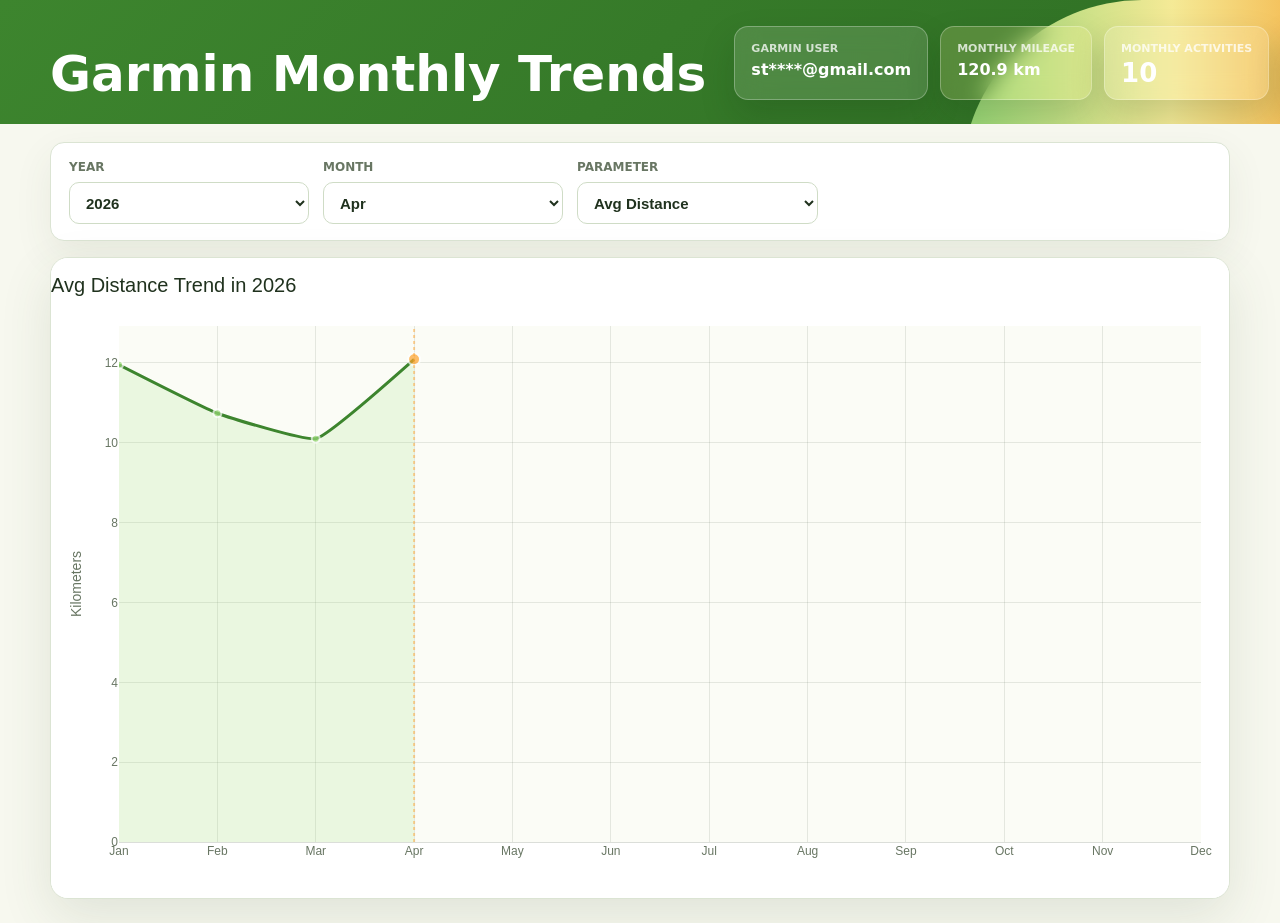
==== index.html @ ba8f901d "Compact mobile chart header" ====
<!DOCTYPE html>
<html lang="en">
<head>
  <meta charset="UTF-8" />
  <meta name="viewport" content="width=device-width, initial-scale=1.0" />
  <title>Garmin Activity Trends</title>
  <script src="https://cdn.plot.ly/plotly-2.35.2.min.js"></script>
  <style>
    :root {
      color-scheme: light;
      --forest: #3d852e;
      --leaf: #9ada78;
      --cream: #fff09c;
      --orange: #ffa22b;
      --ink: #20321e;
      --muted: #687663;
      --line: #dbe4d3;
      --panel: #ffffff;
      --page: #f7f8ef;
      --soft-leaf: rgba(154, 218, 120, 0.18);
      --soft-orange: rgba(255, 162, 43, 0.14);
    }
    * {
      box-sizing: border-box;
    }
    html {
      -webkit-text-size-adjust: 100%;
    }
    body {
      margin: 0;
      background: var(--page);
      color: var(--ink);
      font-family: "Avenir Next", "Segoe UI", system-ui, sans-serif;
      line-height: 1.45;
    }
    .page {
      min-height: 100vh;
      padding-bottom: 24px;
    }
    .topbar {
      background: linear-gradient(135deg, var(--forest), #2f6f24);
      color: #ffffff;
      position: relative;
      overflow: hidden;
    }
    .topbar::after {
      content: "";
      position: absolute;
      inset: auto -8% -56px auto;
      width: min(420px, 56vw);
      height: 180px;
      background: linear-gradient(90deg, var(--leaf), var(--cream), var(--orange));
      border-radius: 999px 0 0 0;
      opacity: 0.95;
    }
    .topbar-inner {
      width: min(1180px, calc(100% - 32px));
      margin: 0 auto;
      padding: 26px 0 24px;
      display: flex;
      justify-content: space-between;
      gap: 28px;
      align-items: flex-end;
      position: relative;
      z-index: 1;
    }
    h1 {
      margin: 0;
      max-width: 760px;
      font-size: clamp(28px, 4.5vw, 50px);
      line-height: 1.02;
      font-weight: 750;
      letter-spacing: 0;
      white-space: nowrap;
    }
    .summary {
      display: flex;
      gap: 12px;
      flex-wrap: wrap;
      justify-content: flex-end;
      flex: 0 0 auto;
    }
    .metric {
      min-width: 136px;
      border: 1px solid rgba(255, 255, 255, 0.28);
      border-radius: 14px;
      padding: 14px 16px 13px;
      background: rgba(255, 255, 255, 0.13);
      box-shadow: 0 16px 34px rgba(16, 50, 18, 0.18);
      backdrop-filter: blur(12px);
    }
    .metric:nth-child(2) {
      background: rgba(255, 240, 156, 0.18);
    }
    .metric-label {
      color: rgba(255, 255, 255, 0.76);
      font-size: 11px;
      font-weight: 650;
      text-transform: uppercase;
    }
    .metric-value {
      margin-top: 3px;
      font-size: 26px;
      line-height: 1;
      font-weight: 800;
    }
    .metric-value.compact {
      max-width: 180px;
      overflow: hidden;
      text-overflow: ellipsis;
      white-space: nowrap;
      font-size: 16px;
      line-height: 1.2;
    }
    main {
      width: min(1180px, calc(100% - 32px));
      margin: 18px auto 0;
    }
    .controls {
      display: flex;
      gap: 14px;
      flex-wrap: wrap;
      align-items: flex-end;
      padding: 16px 18px;
      border: 1px solid var(--line);
      border-radius: 14px;
      background: var(--panel);
      margin-bottom: 16px;
      box-shadow: 0 14px 38px rgba(60, 80, 52, 0.08);
    }
    label {
      display: block;
      margin-bottom: 6px;
      color: var(--muted);
      font-size: 12px;
      font-weight: 750;
      text-transform: uppercase;
    }
    select {
      min-width: 240px;
      height: 42px;
      border: 1px solid #cfdcc6;
      border-radius: 10px;
      background: #ffffff;
      color: var(--ink);
      font-size: 15px;
      font-weight: 650;
      padding: 0 36px 0 12px;
    }
    select:focus {
      outline: 3px solid rgba(154, 218, 120, 0.35);
      border-color: var(--forest);
    }
    .chart-shell {
      border: 1px solid var(--line);
      border-radius: 18px;
      background: var(--panel);
      overflow: hidden;
      box-shadow: 0 18px 52px rgba(60, 80, 52, 0.12);
    }
    #chart {
      width: 100%;
      height: min(640px, calc(100vh - 220px));
      min-height: 430px;
    }
    @media (max-width: 900px) {
      .topbar-inner {
        align-items: stretch;
        flex-direction: column;
      }
      .summary {
        justify-content: flex-start;
      }
      .metric {
        flex: 1 1 150px;
      }
      #chart {
        height: min(620px, calc(100vh - 250px));
      }
    }
    @media (max-width: 720px) {
      .page {
        padding-bottom: 18px;
      }
      .topbar::after {
        inset: auto -22% -64px auto;
        width: 320px;
        height: 150px;
        opacity: 0.62;
      }
      .topbar-inner {
        padding-top: 18px;
        padding-bottom: 16px;
        width: min(100% - 24px, 1180px);
        gap: 12px;
      }
      h1 {
        font-size: clamp(20px, 6.2vw, 30px);
        max-width: 100%;
      }
      .metric {
        flex: 1 1 calc(50% - 6px);
        min-width: 0;
        padding: 9px 11px;
      }
      .metric-value {
        font-size: 22px;
      }
      .metric-value.compact {
        max-width: none;
        font-size: 15px;
      }
      main {
        width: min(100% - 24px, 1180px);
        margin-top: 10px;
      }
      .controls {
        padding: 13px;
        gap: 12px;
        margin-bottom: 12px;
      }
      select {
        min-width: 100%;
        width: 100%;
        height: 44px;
        font-size: 16px;
      }
      .controls > div {
        width: 100%;
      }
      .chart-shell {
        border-radius: 14px;
      }
      #chart {
        height: min(68vh, 560px);
        min-height: 420px;
      }
    }
    @media (max-width: 420px) {
      .topbar-inner {
        width: min(100% - 20px, 1180px);
      }
      .metric {
        flex-basis: 100%;
      }
      main {
        width: min(100% - 20px, 1180px);
      }
      #chart {
        height: 66vh;
        min-height: 400px;
      }
    }
  </style>
</head>
<body>
  <div class="page">
    <header class="topbar">
      <div class="topbar-inner">
        <div>
          <h1>Garmin Monthly Trends</h1>
        </div>
        <div class="summary">
          <div class="metric">
            <div class="metric-label">Garmin User</div>
            <div class="metric-value compact" id="garminUser">Garmin User</div>
          </div>
          <div class="metric">
            <div class="metric-label">Monthly Mileage</div>
            <div class="metric-value compact" id="monthlyMileage">0 km</div>
          </div>
          <div class="metric">
            <div class="metric-label">Monthly Activities</div>
            <div class="metric-value" id="monthlyActivities">0</div>
          </div>
          <div class="metric">
            <div class="metric-label">Activities</div>
            <div class="metric-value" id="activityCount">0</div>
          </div>
          <div class="metric">
            <div class="metric-label">Years</div>
            <div class="metric-value" id="yearCount">0</div>
          </div>
        </div>
      </div>
    </header>

    <main>
      <div class="controls">
        <div>
          <label for="yearSelect">Year</label>
          <select id="yearSelect"></select>
        </div>
        <div>
          <label for="monthSelect">Month</label>
          <select id="monthSelect"></select>
        </div>
        <div>
          <label for="parameterSelect">Parameter</label>
          <select id="parameterSelect"></select>
        </div>
      </div>
      <div class="chart-shell">
        <div id="chart"></div>
      </div>
    </main>
  </div>

  <script>
    const chartData = {"years": ["2007", "2008", "2009", "2010", "2011", "2012", "2013", "2014", "2015", "2016", "2017", "2018", "2019", "2020", "2021", "2022", "2023", "2024", "2025", "2026"], "parameters": ["Avg Distance", "Heart Rate", "Pace", "aerobicTrainingEffect", "anaerobicTrainingEffect", "avgElevation", "Calories", "Duration", "maxHR", "maxElevation", "MaxSpeed", "Vo2maxvalue"], "values": {"2007": {"Avg Distance": [null, null, 7.483, 48.096, null, null, null, null, null, null, null, null], "Heart Rate": [null, null, null, null, null, null, null, null, null, null, null, null], "Pace": [null, null, 382.106, 348.538, null, null, null, null, null, null, null, null], "aerobicTrainingEffect": [null, null, null, null, null, null, null, null, null, null, null, null], "anaerobicTrainingEffect": [null, null, null, null, null, null, null, null, null, null, null, null], "avgElevation": [null, null, null, null, null, null, null, null, null, null, null, null], "Calories": [null, null, 599.599, 3559.384, null, null, null, null, null, null, null, null], "Duration": [null, null, 2755.433, 16277.826, null, null, null, null, null, null, null, null], "maxHR": [null, null, null, null, null, null, null, null, null, null, null, null], "maxElevation": [null, null, 232.3, null, null, null, null, null, null, null, null, null], "MaxSpeed": [null, null, 7.433, 16.124, null, null, null, null, null, null, null, null], "Vo2maxvalue": [null, null, null, null, null, null, null, null, null, null, null, null]}, "2008": {"Avg Distance": [null, 40.63, null, null, null, null, 3.187, 0.0, null, null, null, null], "Heart Rate": [null, null, null, null, null, null, null, null, null, null, null, null], "Pace": [null, 351.227, null, null, null, null, 359.794, null, null, null, null, null], "aerobicTrainingEffect": [null, null, null, null, null, null, null, null, null, null, null, null], "anaerobicTrainingEffect": [null, null, null, null, null, null, null, null, null, null, null, null], "avgElevation": [null, null, null, null, null, null, null, null, null, null, null, null], "Calories": [null, 2761.085, null, null, null, null, 229.036, 0.0, null, null, null, null], "Duration": [null, 14271.24, null, null, null, null, 1140.67, 4192.29, null, null, null, null], "maxHR": [null, null, null, null, null, null, null, null, null, null, null, null], "maxElevation": [null, null, null, null, null, null, null, null, null, null, null, null], "MaxSpeed": [null, 14.769, null, null, null, null, 6.366, 0.0, null, null, null, null], "Vo2maxvalue": [null, null, null, null, null, null, null, null, null, null, null, null]}, "2009": {"Avg Distance": [21.38, 42.37, null, null, 9.05, 5.048, 10.06, 9.156, 5.223, 5.52, 5.215, 7.655], "Heart Rate": [null, null, null, null, null, null, null, null, null, null, null, null], "Pace": [304.858, 324.517, null, null, 342.814, 420.088, 343.043, 365.753, 435.28, 403.951, 362.026, 430.302], "aerobicTrainingEffect": [null, null, null, null, null, null, null, null, null, null, null, null], "anaerobicTrainingEffect": [null, null, null, null, null, null, null, null, null, null, null, null], "avgElevation": [null, null, null, null, null, null, null, null, null, null, null, null], "Calories": [1780.898, 3138.887, null, null, 705.048, 410.181, 809.483, 749.025, 441.287, 457.993, 386.514, 554.055], "Duration": [6518.25, 13749.42, null, null, 3023.503, 2266.003, 3422.706, 3218.727, 2319.54, 2228.36, 1878.28, 2814.06], "maxHR": [null, null, null, null, null, null, null, null, null, null, null, null], "maxElevation": [null, null, null, null, null, null, null, null, null, null, null, null], "MaxSpeed": [4.913, 59.22, null, null, 10.797, 8.825, 8.861, 48.247, 19.523, 50.007, 17.83, 17.556], "Vo2maxvalue": [null, null, null, null, null, null, null, null, null, null, null, null]}, "2010": {"Avg Distance": [11.453, 20.31, 23.01, 8.168, null, null, 6.693, 16.475, 15.44, 14.047, null, 30.67], "Heart Rate": [null, null, null, null, null, null, null, null, null, null, null, null], "Pace": [327.899, 453.694, 619.223, 369.495, null, null, 468.137, 346.371, 382.157, 409.692, null, 352.897], "aerobicTrainingEffect": [null, null, null, null, null, null, null, null, null, null, null, null], "anaerobicTrainingEffect": [null, null, null, null, null, null, null, null, null, null, null, null], "avgElevation": [null, null, null, null, null, null, null, null, null, null, null, null], "Calories": [933.289, 1483.048, 1520.995, 619.746, null, null, 531.66, 1383.526, 1254.218, 1182.274, null, 2558.699], "Duration": [3631.863, 9215.74, 14245.56, 3014.173, null, null, 3128.277, 5634.015, 5349.694, 5335.467, null, 10812.963], "maxHR": [null, null, null, null, null, null, null, null, null, null, null, null], "maxElevation": [null, null, null, null, null, null, null, null, null, null, null, null], "MaxSpeed": [10.487, 21.01, 7.701, 24.941, null, null, 22.898, 9.285, 27.874, 9.222, null, 26.156], "Vo2maxvalue": [null, null, null, null, null, null, null, null, null, null, null, null]}, "2011": {"Avg Distance": [28.815, null, 38.19, 18.05, 12.22, null, 10.177, 12.01, 16.042, 16.168, 16.602, 20.261], "Heart Rate": [null, null, null, null, null, null, null, null, null, null, null, null], "Pace": [310.98, null, 311.991, 398.305, 300.732, null, 322.476, 317.51, 317.053, 328.497, 331.934, 390.459], "aerobicTrainingEffect": [null, null, null, null, null, null, null, null, null, null, null, null], "anaerobicTrainingEffect": [null, null, null, null, null, null, null, null, null, null, null, null], "avgElevation": [null, null, null, null, null, null, null, null, null, null, null, null], "Calories": [2405.955, null, 2748.913, 1481.616, 901.428, null, 745.183, 873.197, 1163.141, 1171.212, 1195.794, 1604.868], "Duration": [8972.595, null, 11914.17, 7803.587, 3678.46, null, 3306.215, 3854.184, 5070.698, 5325.392, 5608.906, 5984.586], "maxHR": [null, null, null, null, null, null, null, null, null, null, null, null], "maxElevation": [null, null, null, null, null, null, null, 480.6, 65.2, null, null, 159.3], "MaxSpeed": [4.613, null, 30.566, 48.492, 16.087, null, 7.56, 12.479, 17.731, 12.937, 12.429, 17.18], "Vo2maxvalue": [null, null, null, null, null, null, null, null, null, null, null, null]}, "2012": {"Avg Distance": [11.394, null, 4.915, 6.419, 11.849, 15.233, 13.15, 12.08, 15.132, 20.0, null, 2.366], "Heart Rate": [null, null, null, 109.0, null, 151.0, 157.0, null, 155.0, null, null, null], "Pace": [385.943, null, 581.914, 479.262, 395.479, 341.529, 314.851, 355.994, 323.454, null, null, 650.561], "aerobicTrainingEffect": [null, null, null, 2.65, null, 4.7, 5.0, null, 5.0, null, null, null], "anaerobicTrainingEffect": [null, null, null, null, null, null, null, null, null, null, null, null], "avgElevation": [null, null, null, null, null, null, null, null, null, null, null, null], "Calories": [826.999, null, 326.49, 513.214, 1529.348, 1738.178, 1105.514, 1338.339, 1626.007, null, null, 171.455], "Duration": [4144.062, null, 2442.473, 2988.297, 4170.192, 5190.455, 4176.309, 3951.198, 4917.395, 6410.333, null, 1576.305], "maxHR": [null, null, null, 115.5, null, 173.0, 178.25, null, 169.0, null, null, null], "maxElevation": [null, null, null, null, 159.6, 158.6, 551.8, null, 88.5, null, null, null], "MaxSpeed": [30.518, null, 4.183, 15.323, 19.411, 6.782, 4.654, 24.974, 8.316, null, null, 9.055], "Vo2maxvalue": [null, null, null, null, null, null, null, null, null, null, null, null]}, "2013": {"Avg Distance": [8.334, 5.621, 8.907, 9.154, null, null, null, 10.06, null, 5.005, null, 3.695], "Heart Rate": [null, null, null, null, null, null, null, null, null, null, null, null], "Pace": [367.347, 570.159, 324.626, 313.585, null, null, null, 335.796, null, 322.315, null, 426.706], "aerobicTrainingEffect": [null, null, null, null, null, null, null, null, null, null, null, null], "anaerobicTrainingEffect": [null, null, null, null, null, null, null, null, null, null, null, null], "avgElevation": [null, null, null, null, null, null, null, null, null, null, null, null], "Calories": [616.942, 140.035, 695.015, 709.752, null, null, null, 805.008, null, 397.015, null, 293.077], "Duration": [1627.143, 1902.783, 2853.405, 2872.253, null, null, null, 3379.465, null, 1611.687, null, 1573.894], "maxHR": [null, null, null, null, null, null, null, null, null, null, null, null], "maxElevation": [null, null, 87.3, null, null, null, null, null, null, null, null, null], "MaxSpeed": [55.556, 10.146, 9.459, 9.062, null, null, null, 5.779, null, 24.284, null, 18.964], "Vo2maxvalue": [null, null, null, null, null, null, null, null, null, null, null, null]}, "2014": {"Avg Distance": [3.99, 3.42, 8.362, 9.087, 7.129, 7.384, 6.711, 10.066, 10.251, 10.851, 10.014, 10.014], "Heart Rate": [null, 151.0, 165.667, 167.5, null, null, null, null, 158.0, null, 163.0, null], "Pace": [413.259, 433.021, 315.14, 360.717, 336.595, 326.289, 316.551, 323.96, 315.077, 304.058, 283.14, 281.084], "aerobicTrainingEffect": [null, 4.2, 4.3, 5.0, null, null, null, null, 5.0, null, 5.0, null], "anaerobicTrainingEffect": [null, null, null, null, null, null, null, null, null, null, null, null], "avgElevation": [null, null, null, null, null, null, null, null, null, null, null, null], "Calories": [322.403, 247.384, 634.921, 669.257, 544.627, 597.332, 525.279, 785.373, 812.918, 874.683, 791.848, 813.208], "Duration": [1614.254, 1366.431, 2674.099, 3020.335, 3207.084, 2628.7, 2136.715, 3264.782, 3230.373, 3300.213, 2835.23, 2814.831], "maxHR": [null, 162.4, 176.778, 177.5, null, null, null, null, 173.0, null, 172.0, null], "maxElevation": [null, null, null, null, null, null, 30.92, 32.39, null, 28.0, 30.55, null], "MaxSpeed": [23.627, 27.539, 19.761, 29.722, 11.953, 13.383, 8.946, 11.038, 11.179, 15.403, 9.745, 13.058], "Vo2maxvalue": [null, 44.333, 46.083, 44.6, null, null, null, null, 44.0, null, 46.0, null]}, "2015": {"Avg Distance": [10.126, 12.098, 12.685, 13.143, 12.216, 10.175, 10.716, 9.986, 10.961, 17.151, 18.455, 16.779], "Heart Rate": [null, null, null, null, null, 153.0, 155.5, 157.0, 155.0, 162.0, null, 163.222], "Pace": [280.887, 296.091, 298.582, 307.952, 320.888, 318.427, 305.265, 307.97, 366.09, 325.776, 298.319, 300.015], "aerobicTrainingEffect": [null, null, null, null, null, 4.0, 4.8, 3.4, 5.0, 5.0, null, 4.844], "anaerobicTrainingEffect": [null, null, null, null, null, null, null, null, null, null, null, null], "avgElevation": [null, null, null, null, null, null, null, null, null, null, null, null], "Calories": [844.643, 1015.141, 1057.476, 1031.713, 966.497, 790.143, 822.284, 793.731, 840.044, 1359.421, 1465.983, 1231.187], "Duration": [2843.44, 3607.024, 3780.374, 4167.036, 4096.222, 3244.565, 3300.964, 3044.246, 3557.753, 5502.312, 5630.832, 5079.014], "maxHR": [null, null, null, null, null, 164.0, 170.5, 175.0, 163.0, 171.0, null, 187.0], "maxElevation": [null, null, 30.89, null, null, 30.92, 36.97, 17.83, null, null, 33.87, 30.99], "MaxSpeed": [17.486, 18.234, 10.276, 8.522, 15.427, 8.234, 16.743, 8.354, 10.626, 11.602, 15.801, 4.201], "Vo2maxvalue": [null, null, null, null, null, 47.0, 48.5, null, 51.0, 52.0, null, 49.0]}, "2016": {"Avg Distance": [18.829, 15.494, 11.669, 13.504, 5.02, 11.298, 8.676, 8.004, 10.449, 11.116, 11.915, 11.491], "Heart Rate": [160.4, 156.8, 153.588, 155.333, 170.0, 162.556, 158.357, 146.04, 149.65, 147.143, 150.846, 156.444], "Pace": [318.948, 327.136, 317.446, 320.391, 338.983, 340.078, 325.213, 314.463, 295.577, 308.717, 303.021, 323.611], "aerobicTrainingEffect": [4.5, 4.63, 3.747, 3.967, 4.1, 4.833, 4.1, 3.24, 3.565, 3.505, 3.823, 4.222], "anaerobicTrainingEffect": [null, null, null, null, null, null, null, null, null, null, null, null], "avgElevation": [null, null, null, null, null, null, null, null, null, null, null, null], "Calories": [1342.578, 1100.806, 802.285, 942.0, 441.048, 815.43, 583.206, 560.99, 742.837, 767.595, 798.496, 825.931], "Duration": [6147.036, 5317.617, 3987.396, 4627.51, 1701.741, 3996.76, 2829.154, 2531.767, 3116.143, 3462.599, 3599.149, 3991.314], "maxHR": [186.6, 186.6, 179.176, 180.583, 186.0, 185.111, 181.286, 167.68, 178.65, 182.143, 183.692, 185.556], "maxElevation": [null, null, null, 30.967, 30.75, 41.234, 64.512, 32.67, 32.009, 49.294, 33.006, 72.182], "MaxSpeed": [5.625, 4.187, 4.485, 4.063, 3.471, 4.189, 3.894, 4.248, 4.398, 4.153, 4.243, 3.99], "Vo2maxvalue": [50.8, 49.2, 52.062, 51.0, 50.0, 46.333, 45.857, 53.56, 55.6, 55.778, 51.273, 51.556]}, "2017": {"Avg Distance": [13.189, 13.413, 9.804, 15.404, 10.467, 12.554, 18.845, 8.92, null, 8.163, 11.022, 16.278], "Heart Rate": [160.786, 155.545, 148.118, 147.188, 146.818, 144.0, 144.286, 151.125, null, 159.143, 157.462, 154.7], "Pace": [299.872, 357.685, 331.978, 335.042, 322.264, 322.685, 375.0, 318.663, null, 340.827, 345.934, 348.389], "aerobicTrainingEffect": [4.336, 4.236, 3.624, 3.669, 3.477, 3.344, 3.664, 3.725, null, 4.4, 4.2, 4.25], "anaerobicTrainingEffect": [null, null, null, null, null, null, null, null, null, null, null, null], "avgElevation": [null, null, null, null, null, null, null, null, null, null, null, null], "Calories": [930.425, 978.629, 679.652, 1059.233, 736.228, 866.879, 1346.942, 654.989, null, 579.85, 778.462, 1092.693], "Duration": [4044.687, 4605.6, 3050.625, 5989.839, 3458.614, 4761.983, 9243.635, 2838.081, null, 2783.48, 4022.864, 6217.588], "maxHR": [187.0, 184.636, 179.647, 178.0, 169.864, 172.556, 177.571, 181.0, null, 177.714, 182.538, 180.9], "maxElevation": [44.861, 74.309, 38.924, 77.979, 208.464, 41.776, 78.464, 32.128, null, 30.804, 47.449, 52.092], "MaxSpeed": [4.068, 4.263, 4.004, 4.262, 4.101, 3.995, 4.351, 3.927, null, 3.654, 3.651, 3.886], "Vo2maxvalue": [51.538, 51.3, 53.688, 53.75, 53.81, 54.667, 53.214, 51.75, null, 46.571, 47.538, 47.7]}, "2018": {"Avg Distance": [14.795, 13.763, 10.044, 11.801, 13.919, 10.879, 10.011, 10.077, 10.713, 14.824, 14.28, 14.134], "Heart Rate": [152.7, 155.917, 150.875, 148.5, 149.25, 146.533, 146.333, 150.545, 154.5, 148.692, 152.917, 147.333], "Pace": [387.048, 335.516, 337.273, 337.919, 363.359, 344.181, 330.508, 311.152, 316.666, 321.095, 301.178, 308.501], "aerobicTrainingEffect": [4.61, 4.867, 4.256, 3.721, 3.958, 3.727, 3.453, 3.991, 4.075, 3.723, 3.892, 3.722], "anaerobicTrainingEffect": [null, null, null, null, null, null, null, null, null, null, null, null], "avgElevation": [null, null, null, null, null, null, null, null, null, null, null, null], "Calories": [1069.884, 1001.318, 671.012, 768.13, 933.745, 780.845, 690.88, 669.092, 756.916, 982.943, 923.67, 943.901], "Duration": [5577.544, 4873.166, 3351.833, 4315.095, 5707.348, 4002.803, 3333.9, 3135.229, 3419.623, 5004.853, 4381.055, 4574.531], "maxHR": [182.0, 181.667, 177.875, 177.214, 176.667, 173.8, 171.933, 183.364, 185.083, 179.231, 183.0, 180.556], "maxElevation": [56.564, 80.365, 36.897, 35.482, 64.922, 64.626, 43.378, 33.081, 41.638, 55.142, 41.309, 44.3], "MaxSpeed": [4.022, 4.043, 4.074, 4.103, 5.316, 3.873, 3.992, 5.773, 4.401, 4.507, 4.398, 4.216], "Vo2maxvalue": [45.1, 44.167, 47.429, 50.429, 50.364, 51.933, 51.333, 49.727, 50.167, 52.538, 53.833, 54.556]}, "2019": {"Avg Distance": [12.857, 16.571, 9.921, 10.324, 10.759, 11.505, 9.443, 9.329, 10.954, 14.673, 16.039, 14.573], "Heart Rate": [146.667, 154.875, 154.867, 146.778, 143.267, 150.417, 152.182, 151.2, 146.769, 152.357, 152.692, 156.3], "Pace": [344.614, 342.955, 334.892, 327.455, 349.831, 336.976, 322.36, 317.178, 326.848, 316.035, 301.586, 306.808], "aerobicTrainingEffect": [4.06, 4.2, 4.067, 3.639, 3.6, 3.85, 3.8, 3.72, 3.662, 3.914, 4.0, 4.12], "anaerobicTrainingEffect": [null, null, null, null, null, null, null, null, null, null, null, null], "avgElevation": [null, null, null, null, null, null, null, null, null, null, null, null], "Calories": [931.479, 1189.157, 686.994, 690.013, 726.58, 786.75, 642.818, 619.467, 712.154, 969.0, 1084.769, 981.8], "Duration": [4624.492, 5515.947, 3385.814, 3385.072, 3840.364, 4143.231, 3049.91, 2978.516, 3593.171, 5037.626, 5236.203, 4945.791], "maxHR": [176.333, 184.375, 180.333, 174.833, 168.867, 180.417, 174.909, 174.133, 175.923, 178.5, 177.538, 186.3], "maxElevation": [45.53, 40.339, 33.509, 57.61, 52.537, 41.462, 37.238, 36.492, 49.076, 54.254, 82.916, 46.227], "MaxSpeed": [3.836, 4.098, 4.213, 4.449, 6.03, 4.304, 3.812, 4.104, 4.325, 4.145, 4.695, 4.191], "Vo2maxvalue": [48.933, 49.25, 49.6, 50.611, 50.733, 50.833, 49.545, 49.929, 50.833, 52.0, 54.0, 52.9]}, "2020": {"Avg Distance": [11.768, 10.032, 11.626, 10.029, 10.016, 9.559, 10.031, 9.055, 9.463, 18.919, 13.05, 10.862], "Heart Rate": [154.0, 148.769, 150.611, 148.933, 147.714, 153.0, 149.75, 142.412, 142.867, 136.333, 148.308, 145.583], "Pace": [345.54, 346.324, 308.2, 295.244, 317.579, 321.6, 319.117, 345.523, 332.458, 402.952, 305.777, 329.89], "aerobicTrainingEffect": [4.031, 3.831, 3.694, 3.593, 3.529, 3.769, 3.644, 3.318, 3.253, 3.167, 3.6, 3.533], "anaerobicTrainingEffect": [null, null, null, null, null, null, null, null, null, null, null, null], "avgElevation": [null, null, null, null, null, null, null, null, null, null, null, null], "Calories": [812.308, 682.692, 774.444, 667.067, 705.286, 650.385, 693.312, 625.588, 633.6, 1153.733, 823.0, 719.917], "Duration": [4239.132, 3376.416, 3728.257, 2961.055, 3180.801, 3241.795, 3200.997, 2937.81, 3082.897, 7994.645, 4366.207, 3823.04], "maxHR": [184.308, 178.692, 179.278, 172.067, 171.643, 172.692, 172.812, 164.706, 165.0, 169.2, 172.846, 170.667], "maxElevation": [83.428, 58.159, 72.587, 45.981, 48.605, 47.783, 75.079, 282.277, 44.236, 114.579, 74.215, 78.786], "MaxSpeed": [3.968, 3.957, 4.883, 4.015, 3.846, 3.824, 3.921, 4.221, 4.519, 4.842, 4.21, 4.094], "Vo2maxvalue": [49.077, 49.909, 53.0, 54.867, 53.643, 49.769, 51.875, 53.0, 53.286, 52.615, 53.417, 53.667]}, "2021": {"Avg Distance": [12.904, 14.969, 14.343, 13.918, 10.247, 10.106, 10.026, 13.507, 16.539, 12.66, 13.523, 18.578], "Heart Rate": [151.333, 151.1, 146.9, 144.091, 148.353, 143.591, 143.7, 142.2, 142.105, 138.417, 143.208, 134.043], "Pace": [325.285, 470.597, 392.109, 376.921, 322.683, 318.77, 325.961, 337.84, 332.416, 328.488, 363.563, 378.174], "aerobicTrainingEffect": [3.8, 3.92, 3.68, 3.718, 3.565, 3.259, 3.315, 3.275, 3.226, 2.921, 3.221, 3.248], "anaerobicTrainingEffect": [null, null, null, null, null, null, null, null, null, null, null, 0.5], "avgElevation": [null, null, null, null, null, null, null, null, null, null, null, null], "Calories": [966.5, 1304.5, 998.0, 935.818, 696.118, 669.091, 681.75, 889.65, 980.105, 757.25, 883.083, 1152.417], "Duration": [4991.799, 8342.467, 6398.57, 6092.287, 3348.718, 3252.071, 3268.479, 5166.137, 6079.114, 4289.62, 5498.597, 7519.4], "maxHR": [174.5, 190.5, 177.9, 174.909, 173.235, 168.864, 169.65, 166.9, 171.105, 164.083, 171.0, 166.391], "maxElevation": [82.604, 249.406, 178.18, 123.485, 63.572, 101.487, 220.661, 61.107, 58.954, 68.403, 97.491, 109.01], "MaxSpeed": [4.086, 5.311, 4.018, 4.039, 4.126, 4.052, 3.889, 4.078, 4.104, 4.243, 4.515, 4.177], "Vo2maxvalue": [53.75, 50.1, 50.111, 49.5, 53.176, 54.727, 54.3, 53.6, 53.789, 54.87, 52.87, 51.238]}, "2022": {"Avg Distance": [10.615, 16.037, 17.057, 19.354, 12.751, 15.127, 14.636, 19.256, 12.071, 10.63, 8.28, 9.992], "Heart Rate": [130.529, 130.773, 135.611, 129.45, 132.0, 127.385, 122.1, 128.706, 136.636, 142.0, 133.167, 145.667], "Pace": [392.118, 413.365, 401.705, 457.232, 383.068, 395.648, 465.956, 413.847, 382.45, 352.773, 488.948, 406.031], "aerobicTrainingEffect": [2.862, 3.268, 3.589, 3.711, 3.308, 3.168, 2.797, 3.424, 3.645, 3.7, 3.133, 4.011], "anaerobicTrainingEffect": [0.288, 0.168, 0.367, 0.342, 0.217, 0.024, 0.207, 0.171, 0.545, 0.567, 0.067, 0.567], "avgElevation": [null, null, null, null, null, null, null, null, null, null, null, null], "Calories": [702.353, 1118.909, 1155.833, 1290.211, 822.667, 965.808, 969.067, 1285.5, 852.0, 718.5, 576.333, 694.111], "Duration": [4125.828, 7340.317, 8163.375, 9641.248, 4850.692, 6403.022, 6782.693, 8947.078, 5068.307, 3751.317, 3401.527, 3674.426], "maxHR": [149.765, 153.955, 161.333, 158.5, 155.208, 150.923, 144.3, 153.235, 157.636, 167.667, 154.333, 166.667], "maxElevation": [233.109, 132.063, 259.131, 158.749, 69.038, 96.42, 150.254, 109.748, 95.665, 73.62, 67.442, 58.709], "MaxSpeed": [4.002, 4.653, 4.885, 5.553, 4.229, 3.942, 3.947, 5.217, 4.167, 4.527, 3.264, 3.556], "Vo2maxvalue": [54.467, 54.154, 52.824, 52.056, 53.682, 54.391, 54.0, 53.2, 53.0, 52.833, 52.0, 51.429]}, "2023": {"Avg Distance": [13.118, 10.328, 12.352, 21.872, 12.05, 15.853, 15.082, 11.836, 15.046, 11.268, 11.596, 11.555], "Heart Rate": [142.091, 144.455, 146.333, 138.4, 146.75, 138.786, 145.643, 142.786, 148.7, 143.0, 149.692, 140.188], "Pace": [409.966, 372.958, 331.362, 432.025, 410.153, 438.619, 371.378, 364.704, 379.448, 379.472, 323.974, 356.013], "aerobicTrainingEffect": [4.0, 3.773, 4.0, 4.17, 4.087, 3.85, 4.036, 3.793, 4.23, 4.1, 4.246, 3.688], "anaerobicTrainingEffect": [0.445, 0.045, 0.267, 0.53, 1.188, 0.964, 0.343, 0.35, 1.01, 1.277, 0.492, 0.625], "avgElevation": [null, null, null, null, null, null, null, null, null, null, null, null], "Calories": [948.364, 706.364, 792.867, 1515.3, 872.375, 1124.714, 1027.643, 785.0, 1056.1, 732.769, 752.385, 761.0], "Duration": [5826.239, 3865.362, 4094.163, 11868.638, 5315.885, 7864.204, 6369.707, 4414.548, 7136.694, 4353.11, 3769.452, 4426.995], "maxHR": [165.636, 166.091, 164.933, 168.9, 170.75, 163.071, 167.143, 162.643, 171.0, 163.615, 172.308, 162.0], "maxElevation": [167.977, 104.448, 299.204, 152.849, 73.532, 123.361, 149.297, 90.727, 98.741, 61.847, 119.142, 87.802], "MaxSpeed": [5.849, 5.511, 4.247, 5.231, 6.586, 5.284, 3.749, 4.242, 3.78, 3.926, 3.981, 4.023], "Vo2maxvalue": [51.0, 51.222, 52.0, 52.0, 51.25, 50.0, 50.0, 50.071, 50.0, 49.5, 50.385, 51.0]}, "2024": {"Avg Distance": [14.408, 12.183, 11.891, 10.436, 12.29, 11.834, 11.461, 11.469, 10.53, 11.486, 13.414, 17.711], "Heart Rate": [139.2, 145.636, 139.0, 142.875, 144.231, 143.154, 141.318, 145.778, 146.0, 155.571, 147.333, 150.222], "Pace": [372.814, 371.997, 397.2, 360.971, 357.209, 356.212, 348.822, 361.618, 409.003, 336.096, 351.849, 359.887], "aerobicTrainingEffect": [3.867, 4.009, 3.742, 3.719, 3.885, 3.792, 3.555, 3.944, 4.0, 4.543, 4.15, 4.556], "anaerobicTrainingEffect": [0.26, 0.445, 0.475, 0.656, 0.531, 0.154, 0.241, 0.733, 1.292, 1.214, 0.367, 1.856], "avgElevation": [null, null, null, null, null, null, null, null, null, null, null, null], "Calories": [960.933, 748.636, 813.083, 695.125, 844.462, 790.615, 736.864, 794.333, 737.0, 781.571, 894.417, 1187.667], "Duration": [5846.454, 4985.608, 4941.219, 3769.304, 4832.36, 4329.351, 4058.692, 4159.463, 4181.782, 3955.703, 4968.66, 6695.735], "maxHR": [162.4, 167.091, 163.333, 166.125, 164.692, 161.385, 160.727, 167.333, 173.333, 177.571, 165.833, 172.889], "maxElevation": [104.728, 110.439, 94.328, 91.965, 68.977, 346.042, 118.552, 52.152, 94.323, 86.454, 73.584, 116.113], "MaxSpeed": [4.603, 10.852, 4.333, 3.884, 4.182, 3.793, 3.93, 3.651, 4.567, 3.965, 3.732, 3.953], "Vo2maxvalue": [51.385, 51.8, 52.0, 51.875, 51.083, 51.0, 51.0, 50.889, 50.273, 50.0, 50.0, 50.0]}, "2025": {"Avg Distance": [13.21, 12.854, 15.533, 12.597, 10.468, 13.567, 9.61, 12.719, 13.12, 14.154, 17.103, 12.057], "Heart Rate": [140.917, 148.091, 134.611, 142.538, 141.75, 143.9, 146.059, 146.455, 147.75, 143.643, 141.333, 145.556], "Pace": [380.921, 331.996, 355.27, 346.302, 399.949, 357.249, 382.564, 360.029, 353.628, 358.499, 361.202, 346.277], "aerobicTrainingEffect": [4.025, 4.118, 3.622, 3.792, 3.462, 3.91, 3.853, 4.091, 4.192, 4.093, 4.092, 4.056], "anaerobicTrainingEffect": [0.667, 0.609, 0.533, 0.523, 0.3, 0.38, 0.776, 0.491, 0.958, 0.357, 0.558, 0.322], "avgElevation": [null, null, null, null, null, null, null, null, null, 3.015, null, null], "Calories": [892.5, 833.833, 993.611, 891.308, 757.562, 975.8, 711.118, 922.182, 942.583, 997.429, 1200.583, 851.111], "Duration": [5176.102, 4269.703, 5934.829, 4392.827, 3797.915, 4878.265, 3590.173, 4624.55, 4643.863, 5104.694, 6615.827, 4215.785], "maxHR": [166.083, 168.0, 155.0, 162.231, 160.5, 159.4, 167.0, 163.636, 165.75, 160.286, 165.083, 165.778], "maxElevation": [147.767, 213.706, 152.386, 86.33, 73.358, 137.1, 70.453, 87.173, 98.165, 111.251, 75.049, 57.765], "MaxSpeed": [4.648, 6.884, 4.872, 5.724, 3.732, 3.665, 3.629, 3.748, 3.913, 3.776, 4.643, 4.341], "Vo2maxvalue": [50.0, 50.0, 50.75, 50.692, 50.0, 49.9, 49.0, 48.182, 48.0, 48.143, 48.917, 49.0]}, "2026": {"Avg Distance": [11.954, 10.741, 10.104, 12.092, null, null, null, null, null, null, null, null], "Heart Rate": [145.25, 146.1, 144.818, 142.0, null, null, null, null, null, null, null, null], "Pace": [363.358, 354.121, 373.061, 380.318, null, null, null, null, null, null, null, null], "aerobicTrainingEffect": [4.063, 3.93, 3.927, 3.8, null, null, null, null, null, null, null, null], "anaerobicTrainingEffect": [0.688, 0.44, 0.455, 0.27, null, null, null, null, null, null, null, null], "avgElevation": [null, 6.669, 8.45, 5.865, null, null, null, null, null, null, null, null], "Calories": [862.75, 770.5, 728.818, 883.6, null, null, null, null, null, null, null, null], "Duration": [4524.934, 3807.608, 3706.327, 4654.211, null, null, null, null, null, null, null, null], "maxHR": [166.25, 162.4, 165.364, 160.8, null, null, null, null, null, null, null, null], "maxElevation": [62.073, 99.91, 108.436, 57.337, null, null, null, null, null, null, null, null], "MaxSpeed": [6.35, 3.614, 4.035, 3.589, null, null, null, null, null, null, null, null], "Vo2maxvalue": [49.0, 48.6, 48.0, 48.6, null, null, null, null, null, null, null, null]}}, "monthlyMileage": {"2007": [null, null, 22.45, 432.86, null, null, null, null, null, null, null, null], "2008": [null, 40.63, null, null, null, null, 9.56, null, null, null, null, null], "2009": [21.38, 42.37, null, null, 54.3, 30.29, 80.48, 64.09, 15.67, 5.52, 10.43, 15.31], "2010": [45.81, 20.31, 23.01, 32.67, null, null, 20.08, 32.95, 77.2, 56.19, null, 92.01], "2011": [57.63, null, 38.19, 54.15, 61.1, null, 61.06, 252.2, 192.5, 80.84, 166.02, 182.35], "2012": [79.76, null, 9.83, 96.29, 213.29, 228.49, 170.95, 181.2, 211.85, 60.0, null, 11.83], "2013": [58.34, 50.59, 89.07, 100.69, null, null, null, 10.06, null, 20.02, null, 7.39], "2014": [31.92, 41.04, 100.34, 54.52, 99.8, 103.37, 93.95, 110.73, 143.51, 173.61, 140.19, 140.19], "2015": [141.76, 157.27, 164.91, 131.43, 171.03, 142.45, 139.31, 159.77, 219.23, 257.27, 221.46, 167.79], "2016": [131.8, 154.94, 198.38, 162.05, 5.02, 101.68, 121.46, 200.1, 208.99, 233.43, 166.81, 103.42], "2017": [184.65, 147.54, 166.67, 246.46, 230.27, 225.97, 282.67, 80.28, null, 57.14, 143.28, 162.78], "2018": [147.95, 165.15, 160.71, 177.01, 167.03, 163.19, 150.16, 120.92, 128.55, 207.53, 171.36, 127.21], "2019": [192.85, 132.57, 148.81, 185.83, 161.39, 138.06, 103.87, 139.94, 142.4, 205.42, 208.51, 145.73], "2020": [152.98, 130.41, 209.26, 150.44, 140.23, 124.27, 160.49, 153.94, 141.95, 283.78, 169.65, 130.34], "2021": [154.85, 149.69, 143.43, 153.1, 174.2, 222.34, 200.52, 270.15, 314.24, 303.85, 324.55, 445.87], "2022": [360.91, 352.81, 307.03, 387.07, 306.02, 393.29, 439.07, 346.61, 132.78, 63.78, 49.68, 89.93], "2023": [144.3, 113.61, 185.28, 218.72, 96.4, 221.94, 211.15, 165.71, 150.46, 146.49, 150.75, 184.88], "2024": [216.12, 146.2, 142.69, 166.97, 159.77, 153.84, 252.14, 103.22, 126.36, 80.4, 160.97, 159.4], "2025": [158.52, 154.25, 279.6, 163.76, 167.49, 135.67, 163.37, 139.91, 157.44, 198.15, 205.24, 108.51], "2026": [95.63, 107.41, 111.14, 120.92, null, null, null, null, null, null, null, null]}, "monthlyActivityCounts": {"2007": [0, 0, 3, 9, 0, 0, 0, 0, 0, 0, 0, 0], "2008": [0, 1, 0, 0, 0, 0, 3, 1, 0, 0, 0, 0], "2009": [1, 1, 0, 0, 6, 6, 8, 7, 3, 1, 2, 2], "2010": [4, 1, 1, 4, 0, 0, 3, 2, 5, 4, 0, 3], "2011": [2, 0, 1, 3, 5, 0, 6, 21, 12, 5, 10, 9], "2012": [7, 0, 2, 15, 18, 15, 13, 15, 14, 3, 0, 5], "2013": [7, 9, 10, 11, 0, 0, 0, 1, 0, 4, 0, 2], "2014": [8, 12, 12, 6, 14, 14, 14, 11, 14, 16, 14, 14], "2015": [14, 13, 13, 10, 14, 14, 13, 16, 20, 15, 12, 10], "2016": [7, 10, 17, 12, 1, 9, 14, 25, 20, 21, 14, 9], "2017": [14, 11, 17, 16, 22, 18, 15, 9, 0, 7, 13, 10], "2018": [10, 12, 16, 15, 12, 15, 15, 12, 12, 14, 12, 9], "2019": [15, 8, 15, 18, 15, 12, 11, 15, 13, 14, 13, 10], "2020": [13, 13, 18, 15, 14, 13, 16, 17, 15, 15, 13, 12], "2021": [12, 10, 10, 11, 17, 22, 20, 20, 19, 24, 24, 24], "2022": [34, 22, 18, 20, 24, 26, 30, 18, 11, 6, 6, 9], "2023": [11, 11, 15, 10, 8, 14, 14, 14, 10, 13, 13, 16], "2024": [15, 12, 12, 16, 13, 13, 22, 9, 12, 7, 12, 9], "2025": [12, 12, 18, 13, 16, 10, 17, 11, 12, 14, 12, 9], "2026": [8, 10, 11, 10, 0, 0, 0, 0, 0, 0, 0, 0]}, "activityCount": 2350, "garminUsername": "st****@gmail.com"};
    const months = ["Jan", "Feb", "Mar", "Apr", "May", "Jun", "Jul", "Aug", "Sep", "Oct", "Nov", "Dec"];
    const yearSelect = document.getElementById("yearSelect");
    const monthSelect = document.getElementById("monthSelect");
    const parameterSelect = document.getElementById("parameterSelect");
    const activityCount = document.getElementById("activityCount");
    const yearCount = document.getElementById("yearCount");
    const garminUser = document.getElementById("garminUser");
    const monthlyMileage = document.getElementById("monthlyMileage");
    const monthlyActivities = document.getElementById("monthlyActivities");

    function populateSelect(selectElem, values) {
      values.forEach((value) => {
        const option = document.createElement("option");
        if (Array.isArray(value)) {
          option.value = value[0];
          option.textContent = value[1];
        } else {
          option.value = value;
          option.textContent = value;
        }
        selectElem.appendChild(option);
      });
    }

    function getYLabel(parameter) {
      if (parameter === "Avg Distance") {
        return "Kilometers";
      }
      if (parameter === "Heart Rate" || parameter === "maxHR") {
        return "Beats per minute";
      }
      if (parameter === "Pace") {
        return "Seconds per km";
      }
      if (parameter === "Duration") {
        return "Seconds";
      }
      if (parameter === "Calories") {
        return "Calories";
      }
      if (parameter === "avgElevation" || parameter === "maxElevation") {
        return "Elevation";
      }
      if (parameter === "MaxSpeed") {
        return "Speed";
      }
      if (parameter === "Vo2maxvalue") {
        return "VO2 max";
      }
      return parameter;
    }

    function isSecondsParameter(parameter) {
      return parameter === "Pace" || parameter === "Duration";
    }

    function formatSeconds(totalSeconds) {
      if (totalSeconds === null || totalSeconds === undefined || Number.isNaN(totalSeconds)) {
        return "";
      }
      const roundedSeconds = Math.round(totalSeconds);
      const hours = Math.floor(roundedSeconds / 3600);
      const minutes = Math.floor((roundedSeconds % 3600) / 60);
      const seconds = roundedSeconds % 60;
      return [hours, minutes, seconds]
        .map((value) => String(value).padStart(2, "0"))
        .join(":");
    }

    function getSecondsTickConfig(yValues) {
      const numericValues = yValues.filter((value) => value !== null && value !== undefined);
      if (!numericValues.length) {
        return {};
      }

      const minValue = Math.min(...numericValues);
      const maxValue = Math.max(...numericValues);
      if (minValue === maxValue) {
        return {
          tickmode: "array",
          tickvals: [minValue],
          ticktext: [formatSeconds(minValue)]
        };
      }

      const tickCount = 5;
      const step = (maxValue - minValue) / (tickCount - 1);
      const tickvals = Array.from({ length: tickCount }, (_, index) => minValue + step * index);
      return {
        tickmode: "array",
        tickvals,
        ticktext: tickvals.map(formatSeconds)
      };
    }

    function formatMileage(value) {
      if (value === null || value === undefined || Number.isNaN(value)) {
        return "0 km/mo";
      }
      return `${value.toLocaleString(undefined, { maximumFractionDigits: 1 })} km`;
    }

    function updateSummary(year, monthIndex) {
      const mileageValues = chartData.monthlyMileage[year] || [];
      const activityCounts = chartData.monthlyActivityCounts[year] || [];
      const selectedMileage = mileageValues[monthIndex] || 0;
      const selectedActivityCount = activityCounts[monthIndex] || 0;

      garminUser.textContent = chartData.garminUsername;
      monthlyMileage.textContent = formatMileage(selectedMileage);
      monthlyActivities.textContent = selectedActivityCount.toLocaleString();
    }

    function getLatestActiveMonthIndex(year) {
      const activityCounts = chartData.monthlyActivityCounts[year] || [];
      for (let index = activityCounts.length - 1; index >= 0; index -= 1) {
        if (activityCounts[index] > 0) {
          return index;
        }
      }
      return new Date().getMonth();
    }

    function getChartMargin() {
      if (window.matchMedia("(max-width: 420px)").matches) {
        return { l: 44, r: 10, t: 42, b: 38 };
      }
      if (window.matchMedia("(max-width: 720px)").matches) {
        return { l: 50, r: 12, t: 46, b: 42 };
      }
      return { l: 68, r: 28, t: 68, b: 56 };
    }

    function getTitleSize() {
      return window.matchMedia("(max-width: 720px)").matches ? 16 : 20;
    }

    function getTickSize() {
      return window.matchMedia("(max-width: 720px)").matches ? 11 : 12;
    }

    function renderChart() {
      const year = yearSelect.value;
      const monthIndex = Number(monthSelect.value);
      const parameter = parameterSelect.value;
      const yValues = chartData.values[year][parameter];
      const secondsParameter = isSecondsParameter(parameter);
      const hoverValues = secondsParameter ? yValues.map(formatSeconds) : yValues;
      const markerSizes = months.map((_, index) => index === monthIndex ? 12 : 8);
      const markerColors = months.map((_, index) => index === monthIndex ? "#ffa22b" : "#9ada78");

      const trace = {
        x: months,
        y: yValues,
        customdata: hoverValues,
        type: "scatter",
        mode: "lines+markers",
        line: { color: "#3d852e", width: 3, shape: "spline", smoothing: 0.35 },
        marker: {
          size: markerSizes,
          color: markerColors,
          line: { color: "#ffffff", width: 2 }
        },
        fill: "tozeroy",
        fillcolor: "rgba(154, 218, 120, 0.18)",
        hovertemplate: secondsParameter
          ? "%{x}<br>%{customdata}<extra></extra>"
          : "%{x}<br>%{y:.2f}<extra></extra>"
      };

      const yAxisConfig = {
        title: { text: getYLabel(parameter), font: { color: "#687663", family: "Avenir Next, Segoe UI, sans-serif" } },
        tickfont: { color: "#687663", size: getTickSize(), family: "Avenir Next, Segoe UI, sans-serif" },
        gridcolor: "rgba(104, 118, 99, 0.16)",
        zerolinecolor: "rgba(104, 118, 99, 0.24)",
        ...(secondsParameter ? getSecondsTickConfig(yValues) : {})
      };

      const layout = {
        title: {
          text: `${parameter} Trend in ${year}`,
          x: 0,
          xanchor: "left",
          font: { size: getTitleSize(), color: "#20321e", family: "Avenir Next, Segoe UI, sans-serif" }
        },
        paper_bgcolor: "#ffffff",
        plot_bgcolor: "#fbfcf6",
        xaxis: {
          title: "",
          tickfont: { color: "#687663", size: getTickSize(), family: "Avenir Next, Segoe UI, sans-serif" },
          gridcolor: "rgba(104, 118, 99, 0.16)",
          zeroline: false
        },
        yaxis: yAxisConfig,
        shapes: [{
          type: "line",
          xref: "x",
          yref: "paper",
          x0: months[monthIndex],
          x1: months[monthIndex],
          y0: 0,
          y1: 1,
          line: { color: "rgba(255, 162, 43, 0.48)", width: 2, dash: "dot" }
        }],
        hovermode: "x unified",
        margin: getChartMargin()
      };

      const config = {
        responsive: true,
        displaylogo: false,
        modeBarButtonsToRemove: ["lasso2d", "select2d"]
      };

      Plotly.newPlot("chart", [trace], layout, config);
      updateSummary(year, monthIndex);
    }

    activityCount.textContent = chartData.activityCount.toLocaleString();
    yearCount.textContent = chartData.years.length.toLocaleString();
    garminUser.textContent = chartData.garminUsername;
    populateSelect(yearSelect, chartData.years);
    populateSelect(monthSelect, months.map((month, index) => [index, month]));
    populateSelect(parameterSelect, chartData.parameters);
    yearSelect.value = chartData.years[chartData.years.length - 1];
    monthSelect.value = String(getLatestActiveMonthIndex(yearSelect.value));
    parameterSelect.value = chartData.parameters[0];
    yearSelect.addEventListener("change", () => {
      monthSelect.value = String(getLatestActiveMonthIndex(yearSelect.value));
      renderChart();
    });
    monthSelect.addEventListener("change", renderChart);
    parameterSelect.addEventListener("change", renderChart);
    window.addEventListener("resize", () => Plotly.Plots.resize("chart"));
    window.addEventListener("orientationchange", () => {
      setTimeout(() => {
        renderChart();
        Plotly.Plots.resize("chart");
      }, 250);
    });
    renderChart();
  </script>
</body>
</html>
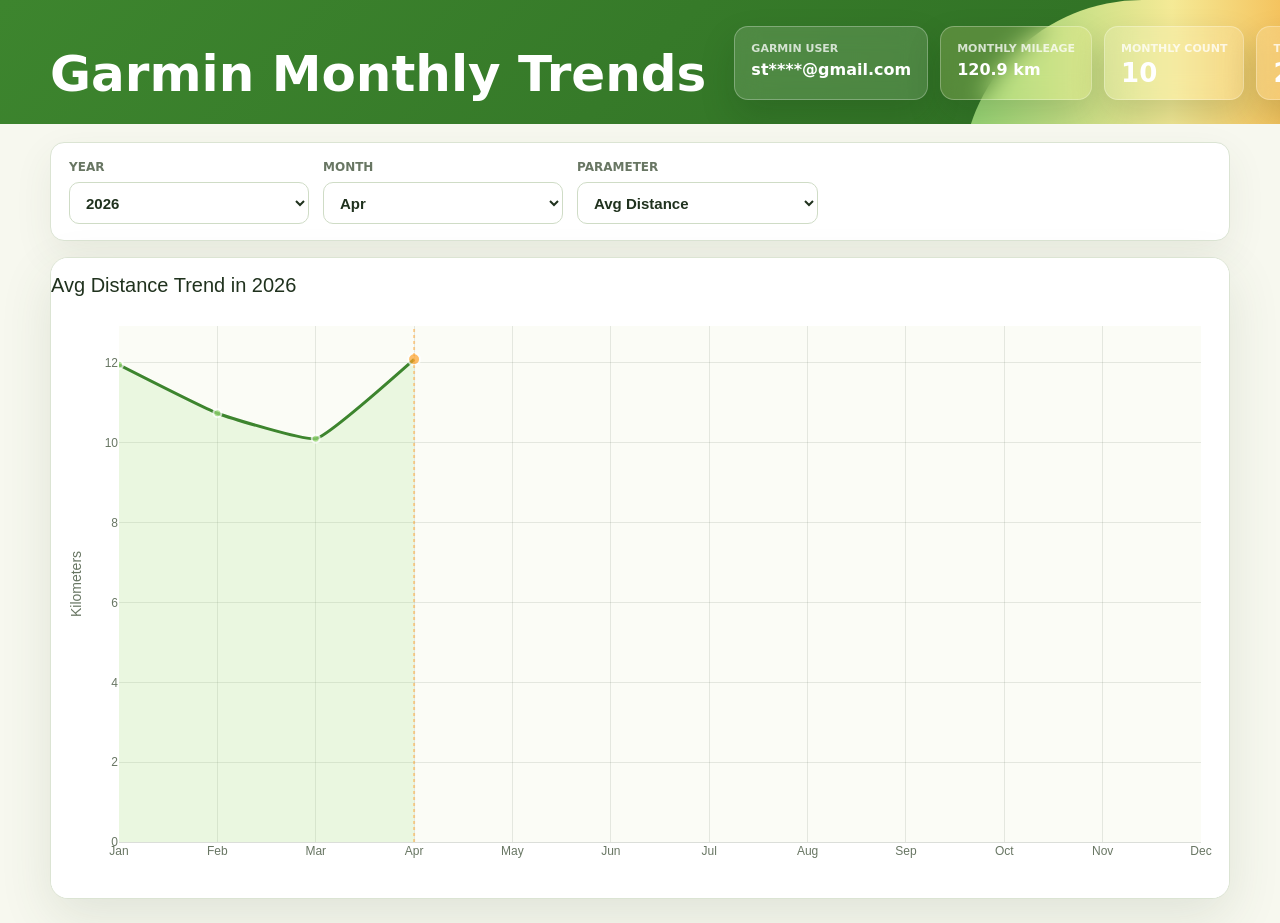
==== commit bdb648e9: "Add four-card mobile summary" ====
--- a/index.html
+++ b/index.html
@@ -128,6 +128,9 @@
       margin-bottom: 16px;
       box-shadow: 0 14px 38px rgba(60, 80, 52, 0.08);
     }
+    .control-field {
+      min-width: 0;
+    }
     label {
       display: block;
       margin-bottom: 6px;
@@ -180,7 +183,7 @@
     }
     @media (max-width: 720px) {
       .page {
-        padding-bottom: 18px;
+        padding-bottom: 10px;
       }
       .topbar::after {
         inset: auto -22% -64px auto;
@@ -189,66 +192,98 @@
         opacity: 0.62;
       }
       .topbar-inner {
-        padding-top: 18px;
-        padding-bottom: 16px;
+        padding-top: 10px;
+        padding-bottom: 10px;
         width: min(100% - 24px, 1180px);
-        gap: 12px;
+        gap: 8px;
       }
       h1 {
-        font-size: clamp(20px, 6.2vw, 30px);
+        font-size: clamp(18px, 5.7vw, 28px);
         max-width: 100%;
       }
+      .summary {
+        display: grid;
+        grid-template-columns: repeat(4, minmax(0, 1fr));
+        gap: 4px;
+      }
+      .user-metric {
+        display: none;
+      }
       .metric {
-        flex: 1 1 calc(50% - 6px);
         min-width: 0;
-        padding: 9px 11px;
+        padding: 6px 5px;
+        border-radius: 9px;
+      }
+      .metric-label {
+        font-size: 7.5px;
+        line-height: 1;
+        font-weight: 300;
+        letter-spacing: 0;
+        white-space: nowrap;
       }
       .metric-value {
-        font-size: 22px;
+        font-size: 16px;
+        font-weight: 650;
       }
       .metric-value.compact {
         max-width: none;
-        font-size: 15px;
+        font-size: 11px;
       }
       main {
         width: min(100% - 24px, 1180px);
-        margin-top: 10px;
+        margin-top: 8px;
       }
       .controls {
-        padding: 13px;
-        gap: 12px;
-        margin-bottom: 12px;
+        display: grid;
+        grid-template-columns: 0.8fr 0.9fr 1.35fr;
+        padding: 8px;
+        gap: 6px;
+        margin-bottom: 8px;
+        border-radius: 12px;
+      }
+      label {
+        margin-bottom: 3px;
+        font-size: 9px;
       }
       select {
         min-width: 100%;
         width: 100%;
-        height: 44px;
-        font-size: 16px;
+        height: 34px;
+        border-radius: 8px;
+        font-size: 12px;
+        padding: 0 20px 0 7px;
       }
       .controls > div {
-        width: 100%;
+        width: auto;
       }
       .chart-shell {
-        border-radius: 14px;
+        border-radius: 12px;
       }
       #chart {
-        height: min(68vh, 560px);
-        min-height: 420px;
+        height: min(76vh, 620px);
+        min-height: 470px;
       }
     }
     @media (max-width: 420px) {
       .topbar-inner {
-        width: min(100% - 20px, 1180px);
-      }
-      .metric {
-        flex-basis: 100%;
+        width: min(100% - 16px, 1180px);
       }
       main {
-        width: min(100% - 20px, 1180px);
+        width: min(100% - 16px, 1180px);
+        margin-top: 6px;
+      }
+      .controls {
+        grid-template-columns: 0.76fr 0.86fr 1.38fr;
+        gap: 5px;
+        padding: 7px;
+      }
+      select {
+        height: 32px;
+        font-size: 11px;
       }
       #chart {
-        height: 66vh;
-        min-height: 400px;
+        height: 78vh;
+        min-height: 500px;
       }
     }
   </style>
@@ -261,24 +296,24 @@
           <h1>Garmin Monthly Trends</h1>
         </div>
         <div class="summary">
-          <div class="metric">
+          <div class="metric user-metric">
             <div class="metric-label">Garmin User</div>
             <div class="metric-value compact" id="garminUser">Garmin User</div>
           </div>
-          <div class="metric">
+          <div class="metric mileage-metric">
             <div class="metric-label">Monthly Mileage</div>
             <div class="metric-value compact" id="monthlyMileage">0 km</div>
           </div>
           <div class="metric">
-            <div class="metric-label">Monthly Activities</div>
+            <div class="metric-label">Monthly Count</div>
             <div class="metric-value" id="monthlyActivities">0</div>
           </div>
           <div class="metric">
-            <div class="metric-label">Activities</div>
+            <div class="metric-label">Total Activities</div>
             <div class="metric-value" id="activityCount">0</div>
           </div>
           <div class="metric">
-            <div class="metric-label">Years</div>
+            <div class="metric-label">Total Years</div>
             <div class="metric-value" id="yearCount">0</div>
           </div>
         </div>
@@ -287,15 +322,15 @@
 
     <main>
       <div class="controls">
-        <div>
+        <div class="control-field">
           <label for="yearSelect">Year</label>
           <select id="yearSelect"></select>
         </div>
-        <div>
+        <div class="control-field">
           <label for="monthSelect">Month</label>
           <select id="monthSelect"></select>
         </div>
-        <div>
+        <div class="control-field parameter-field">
           <label for="parameterSelect">Parameter</label>
           <select id="parameterSelect"></select>
         </div>
@@ -433,20 +468,20 @@
 
     function getChartMargin() {
       if (window.matchMedia("(max-width: 420px)").matches) {
-        return { l: 44, r: 10, t: 42, b: 38 };
+        return { l: 40, r: 8, t: 34, b: 32 };
       }
       if (window.matchMedia("(max-width: 720px)").matches) {
-        return { l: 50, r: 12, t: 46, b: 42 };
+        return { l: 44, r: 10, t: 38, b: 34 };
       }
       return { l: 68, r: 28, t: 68, b: 56 };
     }
 
     function getTitleSize() {
-      return window.matchMedia("(max-width: 720px)").matches ? 16 : 20;
+      return window.matchMedia("(max-width: 720px)").matches ? 14 : 20;
     }
 
     function getTickSize() {
-      return window.matchMedia("(max-width: 720px)").matches ? 11 : 12;
+      return window.matchMedia("(max-width: 720px)").matches ? 10 : 12;
     }
 
     function renderChart() {
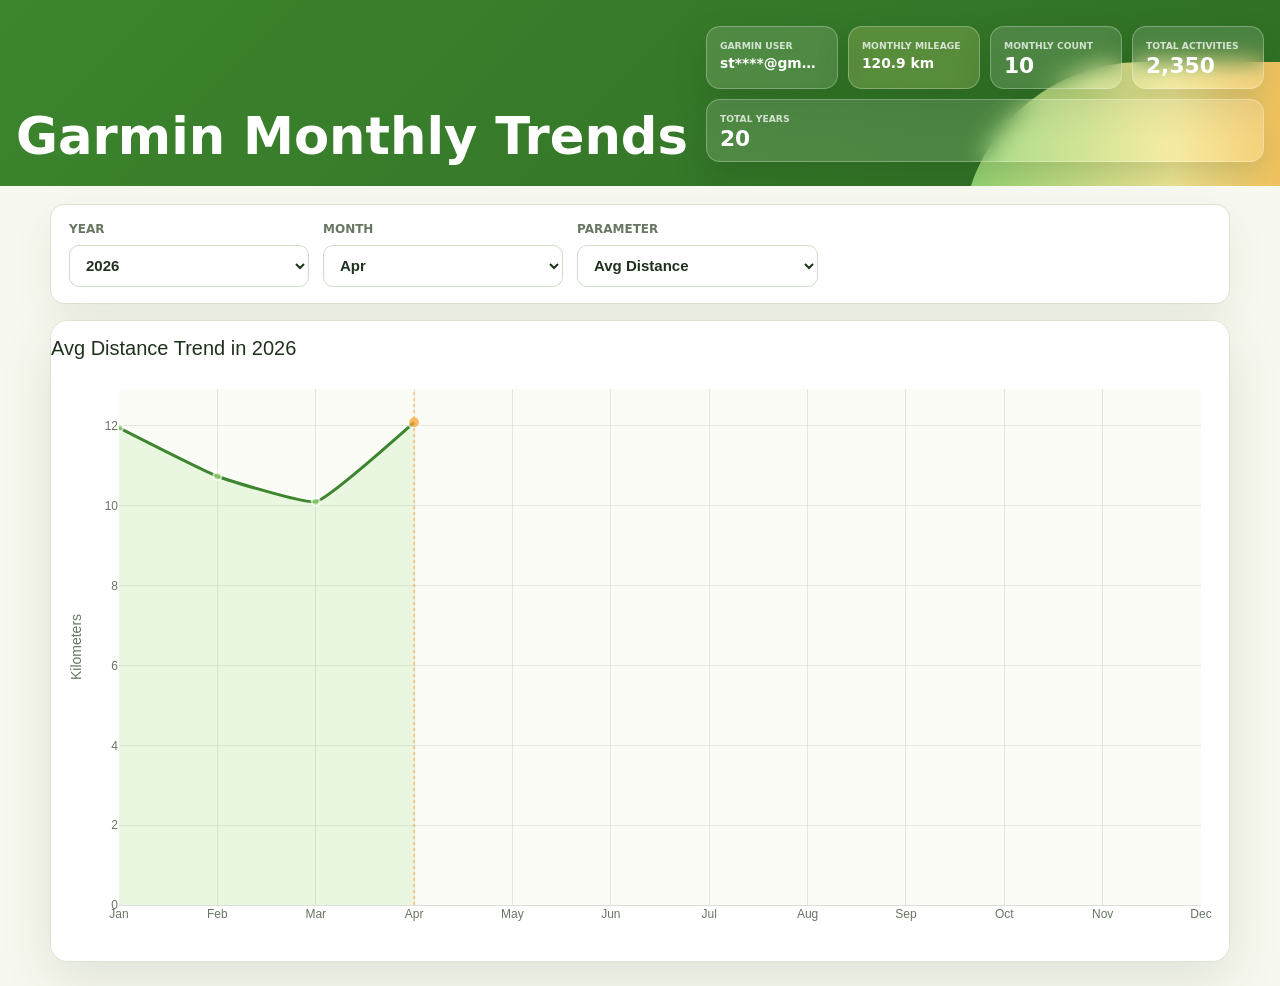
==== commit 57f7dceb: "Fit desktop header labels" ====
--- a/index.html
+++ b/index.html
@@ -54,20 +54,22 @@
       opacity: 0.95;
     }
     .topbar-inner {
-      width: min(1180px, calc(100% - 32px));
+      width: min(1480px, calc(100% - 32px));
       margin: 0 auto;
       padding: 26px 0 24px;
       display: flex;
       justify-content: space-between;
-      gap: 28px;
+      gap: 18px;
       align-items: flex-end;
       position: relative;
       z-index: 1;
     }
     h1 {
       margin: 0;
-      max-width: 760px;
-      font-size: clamp(28px, 4.5vw, 50px);
+      flex: 1 1 auto;
+      min-width: 0;
+      max-width: none;
+      font-size: clamp(30px, 4vw, 56px);
       line-height: 1.02;
       font-weight: 750;
       letter-spacing: 0;
@@ -75,16 +77,17 @@
     }
     .summary {
       display: flex;
-      gap: 12px;
+      gap: 10px;
       flex-wrap: wrap;
       justify-content: flex-end;
-      flex: 0 0 auto;
+      flex: 0 1 780px;
     }
     .metric {
-      min-width: 136px;
+      min-width: 0;
+      flex: 1 1 132px;
       border: 1px solid rgba(255, 255, 255, 0.28);
       border-radius: 14px;
-      padding: 14px 16px 13px;
+      padding: 12px 13px 11px;
       background: rgba(255, 255, 255, 0.13);
       box-shadow: 0 16px 34px rgba(16, 50, 18, 0.18);
       backdrop-filter: blur(12px);
@@ -94,22 +97,23 @@
     }
     .metric-label {
       color: rgba(255, 255, 255, 0.76);
-      font-size: 11px;
+      font-size: clamp(9px, 0.72vw, 11px);
       font-weight: 650;
       text-transform: uppercase;
+      white-space: nowrap;
     }
     .metric-value {
       margin-top: 3px;
-      font-size: 26px;
+      font-size: clamp(18px, 1.7vw, 26px);
       line-height: 1;
       font-weight: 800;
     }
     .metric-value.compact {
-      max-width: 180px;
+      max-width: 160px;
       overflow: hidden;
       text-overflow: ellipsis;
       white-space: nowrap;
-      font-size: 16px;
+      font-size: clamp(13px, 1.08vw, 16px);
       line-height: 1.2;
     }
     main {
@@ -166,6 +170,19 @@
       height: min(640px, calc(100vh - 220px));
       min-height: 430px;
     }
+    @media (max-width: 1240px) {
+      .topbar-inner {
+        align-items: stretch;
+        flex-direction: column;
+      }
+      .summary {
+        justify-content: flex-start;
+        flex-basis: auto;
+      }
+      .metric {
+        max-width: 220px;
+      }
+    }
     @media (max-width: 900px) {
       .topbar-inner {
         align-items: stretch;
@@ -215,10 +232,12 @@
         border-radius: 9px;
       }
       .metric-label {
+        color: #ffffff;
         font-size: 7.5px;
         line-height: 1;
-        font-weight: 300;
+        font-weight: 600;
         letter-spacing: 0;
+        text-shadow: 0 1px 2px rgba(20, 45, 17, 0.58);
         white-space: nowrap;
       }
       .metric-value {
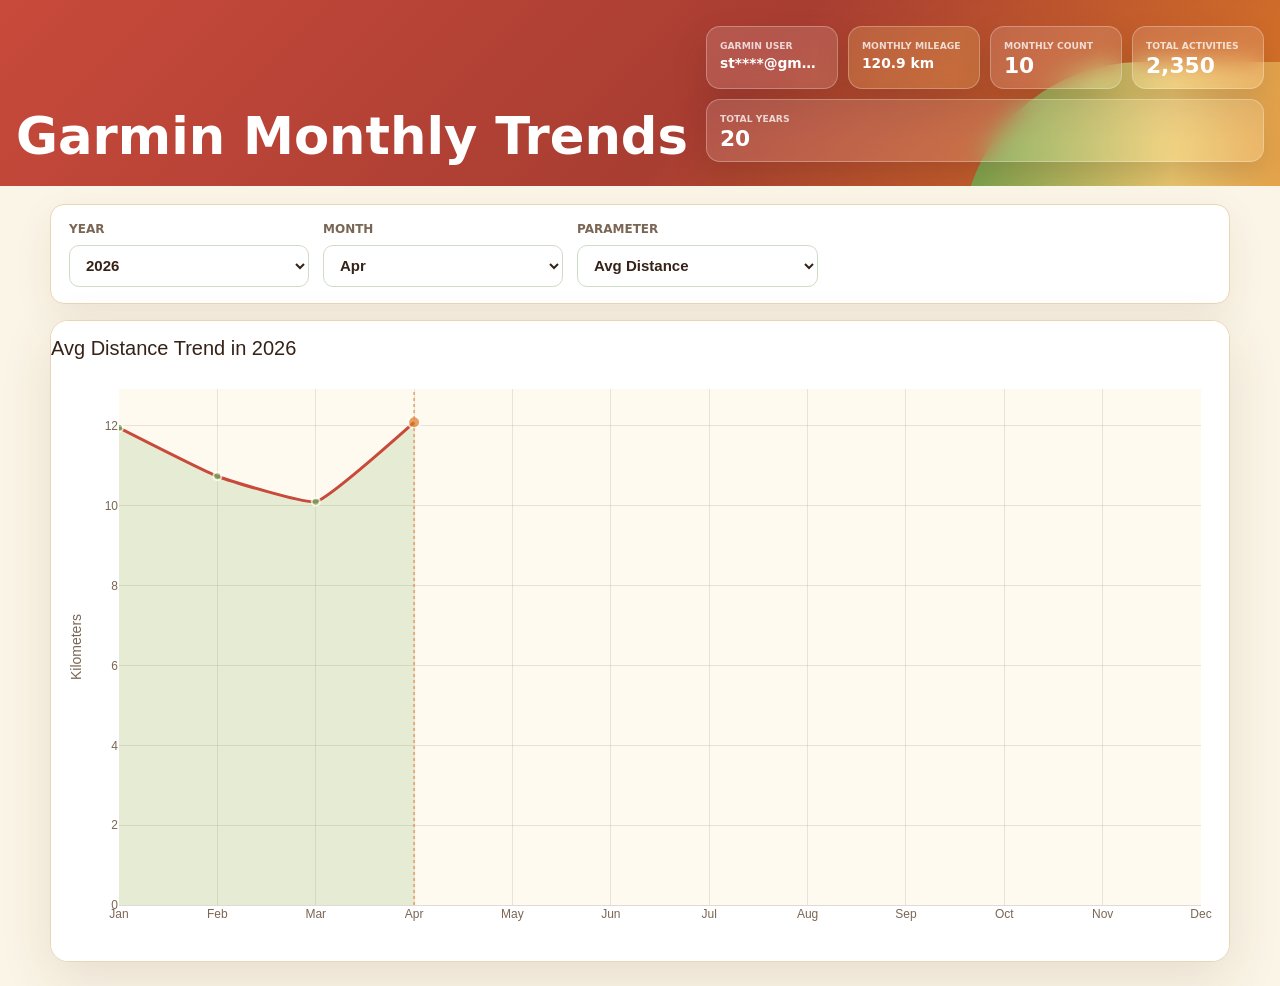
==== commit b5d130fe: "Update trend page color theme" ====
--- a/index.html
+++ b/index.html
@@ -8,17 +8,17 @@
   <style>
     :root {
       color-scheme: light;
-      --forest: #3d852e;
-      --leaf: #9ada78;
-      --cream: #fff09c;
-      --orange: #ffa22b;
-      --ink: #20321e;
-      --muted: #687663;
-      --line: #dbe4d3;
+      --brick: #c84a3b;
+      --orange: #de7d27;
+      --cream: #f2d77a;
+      --green: #70ad50;
+      --ink: #352318;
+      --muted: #7a6654;
+      --line: #e8d7b4;
       --panel: #ffffff;
-      --page: #f7f8ef;
-      --soft-leaf: rgba(154, 218, 120, 0.18);
-      --soft-orange: rgba(255, 162, 43, 0.14);
+      --page: #fbf5e7;
+      --soft-green: rgba(112, 173, 80, 0.18);
+      --soft-orange: rgba(222, 125, 39, 0.14);
     }
     * {
       box-sizing: border-box;
@@ -38,7 +38,7 @@
       padding-bottom: 24px;
     }
     .topbar {
-      background: linear-gradient(135deg, var(--forest), #2f6f24);
+      background: linear-gradient(135deg, var(--brick), #a83d32 56%, var(--orange));
       color: #ffffff;
       position: relative;
       overflow: hidden;
@@ -49,9 +49,9 @@
       inset: auto -8% -56px auto;
       width: min(420px, 56vw);
       height: 180px;
-      background: linear-gradient(90deg, var(--leaf), var(--cream), var(--orange));
+      background: linear-gradient(90deg, var(--green), var(--cream), var(--orange));
       border-radius: 999px 0 0 0;
-      opacity: 0.95;
+      opacity: 0.9;
     }
     .topbar-inner {
       width: min(1480px, calc(100% - 32px));
@@ -89,11 +89,11 @@
       border-radius: 14px;
       padding: 12px 13px 11px;
       background: rgba(255, 255, 255, 0.13);
-      box-shadow: 0 16px 34px rgba(16, 50, 18, 0.18);
+      box-shadow: 0 16px 34px rgba(73, 34, 20, 0.2);
       backdrop-filter: blur(12px);
     }
     .metric:nth-child(2) {
-      background: rgba(255, 240, 156, 0.18);
+      background: rgba(242, 215, 122, 0.2);
     }
     .metric-label {
       color: rgba(255, 255, 255, 0.76);
@@ -130,7 +130,7 @@
       border-radius: 14px;
       background: var(--panel);
       margin-bottom: 16px;
-      box-shadow: 0 14px 38px rgba(60, 80, 52, 0.08);
+      box-shadow: 0 14px 38px rgba(91, 57, 30, 0.08);
     }
     .control-field {
       min-width: 0;
@@ -155,15 +155,15 @@
       padding: 0 36px 0 12px;
     }
     select:focus {
-      outline: 3px solid rgba(154, 218, 120, 0.35);
-      border-color: var(--forest);
+      outline: 3px solid rgba(222, 125, 39, 0.28);
+      border-color: var(--brick);
     }
     .chart-shell {
       border: 1px solid var(--line);
       border-radius: 18px;
       background: var(--panel);
       overflow: hidden;
-      box-shadow: 0 18px 52px rgba(60, 80, 52, 0.12);
+      box-shadow: 0 18px 52px rgba(91, 57, 30, 0.12);
     }
     #chart {
       width: 100%;
@@ -237,7 +237,7 @@
         line-height: 1;
         font-weight: 600;
         letter-spacing: 0;
-        text-shadow: 0 1px 2px rgba(20, 45, 17, 0.58);
+        text-shadow: 0 1px 2px rgba(73, 34, 20, 0.58);
         white-space: nowrap;
       }
       .metric-value {
@@ -511,7 +511,7 @@
       const secondsParameter = isSecondsParameter(parameter);
       const hoverValues = secondsParameter ? yValues.map(formatSeconds) : yValues;
       const markerSizes = months.map((_, index) => index === monthIndex ? 12 : 8);
-      const markerColors = months.map((_, index) => index === monthIndex ? "#ffa22b" : "#9ada78");
+      const markerColors = months.map((_, index) => index === monthIndex ? "#de7d27" : "#70ad50");
 
       const trace = {
         x: months,
@@ -519,24 +519,24 @@
         customdata: hoverValues,
         type: "scatter",
         mode: "lines+markers",
-        line: { color: "#3d852e", width: 3, shape: "spline", smoothing: 0.35 },
+        line: { color: "#c84a3b", width: 3, shape: "spline", smoothing: 0.35 },
         marker: {
           size: markerSizes,
           color: markerColors,
           line: { color: "#ffffff", width: 2 }
         },
         fill: "tozeroy",
-        fillcolor: "rgba(154, 218, 120, 0.18)",
+        fillcolor: "rgba(112, 173, 80, 0.18)",
         hovertemplate: secondsParameter
           ? "%{x}<br>%{customdata}<extra></extra>"
           : "%{x}<br>%{y:.2f}<extra></extra>"
       };
 
       const yAxisConfig = {
-        title: { text: getYLabel(parameter), font: { color: "#687663", family: "Avenir Next, Segoe UI, sans-serif" } },
-        tickfont: { color: "#687663", size: getTickSize(), family: "Avenir Next, Segoe UI, sans-serif" },
-        gridcolor: "rgba(104, 118, 99, 0.16)",
-        zerolinecolor: "rgba(104, 118, 99, 0.24)",
+        title: { text: getYLabel(parameter), font: { color: "#7a6654", family: "Avenir Next, Segoe UI, sans-serif" } },
+        tickfont: { color: "#7a6654", size: getTickSize(), family: "Avenir Next, Segoe UI, sans-serif" },
+        gridcolor: "rgba(122, 102, 84, 0.16)",
+        zerolinecolor: "rgba(122, 102, 84, 0.24)",
         ...(secondsParameter ? getSecondsTickConfig(yValues) : {})
       };
 
@@ -545,14 +545,14 @@
           text: `${parameter} Trend in ${year}`,
           x: 0,
           xanchor: "left",
-          font: { size: getTitleSize(), color: "#20321e", family: "Avenir Next, Segoe UI, sans-serif" }
+          font: { size: getTitleSize(), color: "#352318", family: "Avenir Next, Segoe UI, sans-serif" }
         },
         paper_bgcolor: "#ffffff",
-        plot_bgcolor: "#fbfcf6",
+        plot_bgcolor: "#fffaf0",
         xaxis: {
           title: "",
-          tickfont: { color: "#687663", size: getTickSize(), family: "Avenir Next, Segoe UI, sans-serif" },
-          gridcolor: "rgba(104, 118, 99, 0.16)",
+          tickfont: { color: "#7a6654", size: getTickSize(), family: "Avenir Next, Segoe UI, sans-serif" },
+          gridcolor: "rgba(122, 102, 84, 0.16)",
           zeroline: false
         },
         yaxis: yAxisConfig,
@@ -564,7 +564,7 @@
           x1: months[monthIndex],
           y0: 0,
           y1: 1,
-          line: { color: "rgba(255, 162, 43, 0.48)", width: 2, dash: "dot" }
+          line: { color: "rgba(222, 125, 39, 0.52)", width: 2, dash: "dot" }
         }],
         hovermode: "x unified",
         margin: getChartMargin()
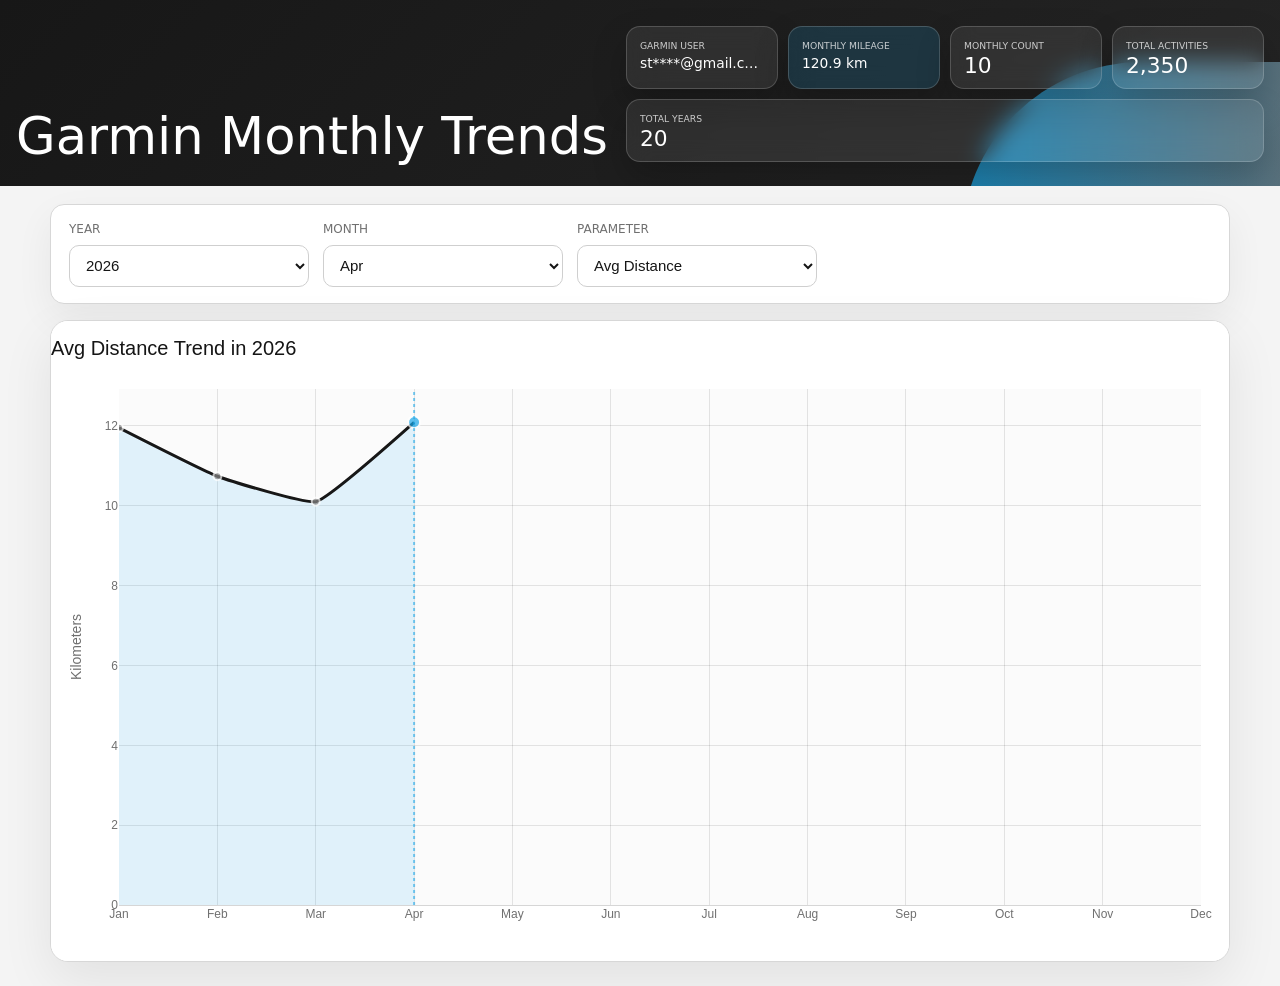
==== commit cee781ce: "Apply Garmin Connect visual theme" ====
--- a/index.html
+++ b/index.html
@@ -8,17 +8,17 @@
   <style>
     :root {
       color-scheme: light;
-      --brick: #c84a3b;
-      --orange: #de7d27;
-      --cream: #f2d77a;
-      --green: #70ad50;
-      --ink: #352318;
-      --muted: #7a6654;
-      --line: #e8d7b4;
+      --black: #171717;
+      --charcoal: #242424;
+      --accent: #1aa7e8;
+      --accent-dark: #0d78bd;
+      --ink: #151515;
+      --muted: #707070;
+      --line: #d7d7d7;
       --panel: #ffffff;
-      --page: #fbf5e7;
-      --soft-green: rgba(112, 173, 80, 0.18);
-      --soft-orange: rgba(222, 125, 39, 0.14);
+      --page: #f4f4f4;
+      --soft-accent: rgba(26, 167, 232, 0.14);
+      --soft-gray: rgba(0, 0, 0, 0.06);
     }
     * {
       box-sizing: border-box;
@@ -30,7 +30,7 @@
       margin: 0;
       background: var(--page);
       color: var(--ink);
-      font-family: "Avenir Next", "Segoe UI", system-ui, sans-serif;
+      font-family: "Helvetica Neue", "Avenir Next", "Segoe UI", system-ui, sans-serif;
       line-height: 1.45;
     }
     .page {
@@ -38,7 +38,7 @@
       padding-bottom: 24px;
     }
     .topbar {
-      background: linear-gradient(135deg, var(--brick), #a83d32 56%, var(--orange));
+      background: linear-gradient(135deg, var(--black), var(--charcoal));
       color: #ffffff;
       position: relative;
       overflow: hidden;
@@ -49,9 +49,9 @@
       inset: auto -8% -56px auto;
       width: min(420px, 56vw);
       height: 180px;
-      background: linear-gradient(90deg, var(--green), var(--cream), var(--orange));
+      background: linear-gradient(90deg, rgba(26, 167, 232, 0.92), rgba(255, 255, 255, 0.42));
       border-radius: 999px 0 0 0;
-      opacity: 0.9;
+      opacity: 0.78;
     }
     .topbar-inner {
       width: min(1480px, calc(100% - 32px));
@@ -71,7 +71,7 @@
       max-width: none;
       font-size: clamp(30px, 4vw, 56px);
       line-height: 1.02;
-      font-weight: 750;
+      font-weight: 300;
       letter-spacing: 0;
       white-space: nowrap;
     }
@@ -85,20 +85,20 @@
     .metric {
       min-width: 0;
       flex: 1 1 132px;
-      border: 1px solid rgba(255, 255, 255, 0.28);
+      border: 1px solid rgba(255, 255, 255, 0.18);
       border-radius: 14px;
       padding: 12px 13px 11px;
-      background: rgba(255, 255, 255, 0.13);
-      box-shadow: 0 16px 34px rgba(73, 34, 20, 0.2);
+      background: rgba(255, 255, 255, 0.08);
+      box-shadow: 0 16px 34px rgba(0, 0, 0, 0.22);
       backdrop-filter: blur(12px);
     }
     .metric:nth-child(2) {
-      background: rgba(242, 215, 122, 0.2);
+      background: rgba(26, 167, 232, 0.16);
     }
     .metric-label {
       color: rgba(255, 255, 255, 0.76);
       font-size: clamp(9px, 0.72vw, 11px);
-      font-weight: 650;
+      font-weight: 500;
       text-transform: uppercase;
       white-space: nowrap;
     }
@@ -106,7 +106,7 @@
       margin-top: 3px;
       font-size: clamp(18px, 1.7vw, 26px);
       line-height: 1;
-      font-weight: 800;
+      font-weight: 300;
     }
     .metric-value.compact {
       max-width: 160px;
@@ -130,7 +130,7 @@
       border-radius: 14px;
       background: var(--panel);
       margin-bottom: 16px;
-      box-shadow: 0 14px 38px rgba(91, 57, 30, 0.08);
+      box-shadow: 0 14px 38px rgba(0, 0, 0, 0.06);
     }
     .control-field {
       min-width: 0;
@@ -140,30 +140,30 @@
       margin-bottom: 6px;
       color: var(--muted);
       font-size: 12px;
-      font-weight: 750;
+      font-weight: 500;
       text-transform: uppercase;
     }
     select {
       min-width: 240px;
       height: 42px;
-      border: 1px solid #cfdcc6;
+      border: 1px solid #cfcfcf;
       border-radius: 10px;
       background: #ffffff;
       color: var(--ink);
       font-size: 15px;
-      font-weight: 650;
+      font-weight: 400;
       padding: 0 36px 0 12px;
     }
     select:focus {
-      outline: 3px solid rgba(222, 125, 39, 0.28);
-      border-color: var(--brick);
+      outline: 3px solid rgba(26, 167, 232, 0.24);
+      border-color: var(--accent);
     }
     .chart-shell {
       border: 1px solid var(--line);
       border-radius: 18px;
       background: var(--panel);
       overflow: hidden;
-      box-shadow: 0 18px 52px rgba(91, 57, 30, 0.12);
+      box-shadow: 0 18px 52px rgba(0, 0, 0, 0.08);
     }
     #chart {
       width: 100%;
@@ -235,14 +235,14 @@
         color: #ffffff;
         font-size: 7.5px;
         line-height: 1;
-        font-weight: 600;
+        font-weight: 500;
         letter-spacing: 0;
-        text-shadow: 0 1px 2px rgba(73, 34, 20, 0.58);
+        text-shadow: 0 1px 2px rgba(0, 0, 0, 0.58);
         white-space: nowrap;
       }
       .metric-value {
         font-size: 16px;
-        font-weight: 650;
+        font-weight: 300;
       }
       .metric-value.compact {
         max-width: none;
@@ -511,7 +511,7 @@
       const secondsParameter = isSecondsParameter(parameter);
       const hoverValues = secondsParameter ? yValues.map(formatSeconds) : yValues;
       const markerSizes = months.map((_, index) => index === monthIndex ? 12 : 8);
-      const markerColors = months.map((_, index) => index === monthIndex ? "#de7d27" : "#70ad50");
+      const markerColors = months.map((_, index) => index === monthIndex ? "#1aa7e8" : "#8a8a8a");
 
       const trace = {
         x: months,
@@ -519,24 +519,24 @@
         customdata: hoverValues,
         type: "scatter",
         mode: "lines+markers",
-        line: { color: "#c84a3b", width: 3, shape: "spline", smoothing: 0.35 },
+        line: { color: "#171717", width: 3, shape: "spline", smoothing: 0.35 },
         marker: {
           size: markerSizes,
           color: markerColors,
           line: { color: "#ffffff", width: 2 }
         },
         fill: "tozeroy",
-        fillcolor: "rgba(112, 173, 80, 0.18)",
+        fillcolor: "rgba(26, 167, 232, 0.12)",
         hovertemplate: secondsParameter
           ? "%{x}<br>%{customdata}<extra></extra>"
           : "%{x}<br>%{y:.2f}<extra></extra>"
       };
 
       const yAxisConfig = {
-        title: { text: getYLabel(parameter), font: { color: "#7a6654", family: "Avenir Next, Segoe UI, sans-serif" } },
-        tickfont: { color: "#7a6654", size: getTickSize(), family: "Avenir Next, Segoe UI, sans-serif" },
-        gridcolor: "rgba(122, 102, 84, 0.16)",
-        zerolinecolor: "rgba(122, 102, 84, 0.24)",
+        title: { text: getYLabel(parameter), font: { color: "#707070", family: "Helvetica Neue, Avenir Next, Segoe UI, sans-serif" } },
+        tickfont: { color: "#707070", size: getTickSize(), family: "Helvetica Neue, Avenir Next, Segoe UI, sans-serif" },
+        gridcolor: "rgba(0, 0, 0, 0.1)",
+        zerolinecolor: "rgba(0, 0, 0, 0.16)",
         ...(secondsParameter ? getSecondsTickConfig(yValues) : {})
       };
 
@@ -545,14 +545,14 @@
           text: `${parameter} Trend in ${year}`,
           x: 0,
           xanchor: "left",
-          font: { size: getTitleSize(), color: "#352318", family: "Avenir Next, Segoe UI, sans-serif" }
+          font: { size: getTitleSize(), color: "#151515", family: "Helvetica Neue, Avenir Next, Segoe UI, sans-serif" }
         },
         paper_bgcolor: "#ffffff",
-        plot_bgcolor: "#fffaf0",
+        plot_bgcolor: "#fbfbfb",
         xaxis: {
           title: "",
-          tickfont: { color: "#7a6654", size: getTickSize(), family: "Avenir Next, Segoe UI, sans-serif" },
-          gridcolor: "rgba(122, 102, 84, 0.16)",
+          tickfont: { color: "#707070", size: getTickSize(), family: "Helvetica Neue, Avenir Next, Segoe UI, sans-serif" },
+          gridcolor: "rgba(0, 0, 0, 0.1)",
           zeroline: false
         },
         yaxis: yAxisConfig,
@@ -564,7 +564,7 @@
           x1: months[monthIndex],
           y0: 0,
           y1: 1,
-          line: { color: "rgba(222, 125, 39, 0.52)", width: 2, dash: "dot" }
+          line: { color: "rgba(26, 167, 232, 0.58)", width: 2, dash: "dot" }
         }],
         hovermode: "x unified",
         margin: getChartMargin()
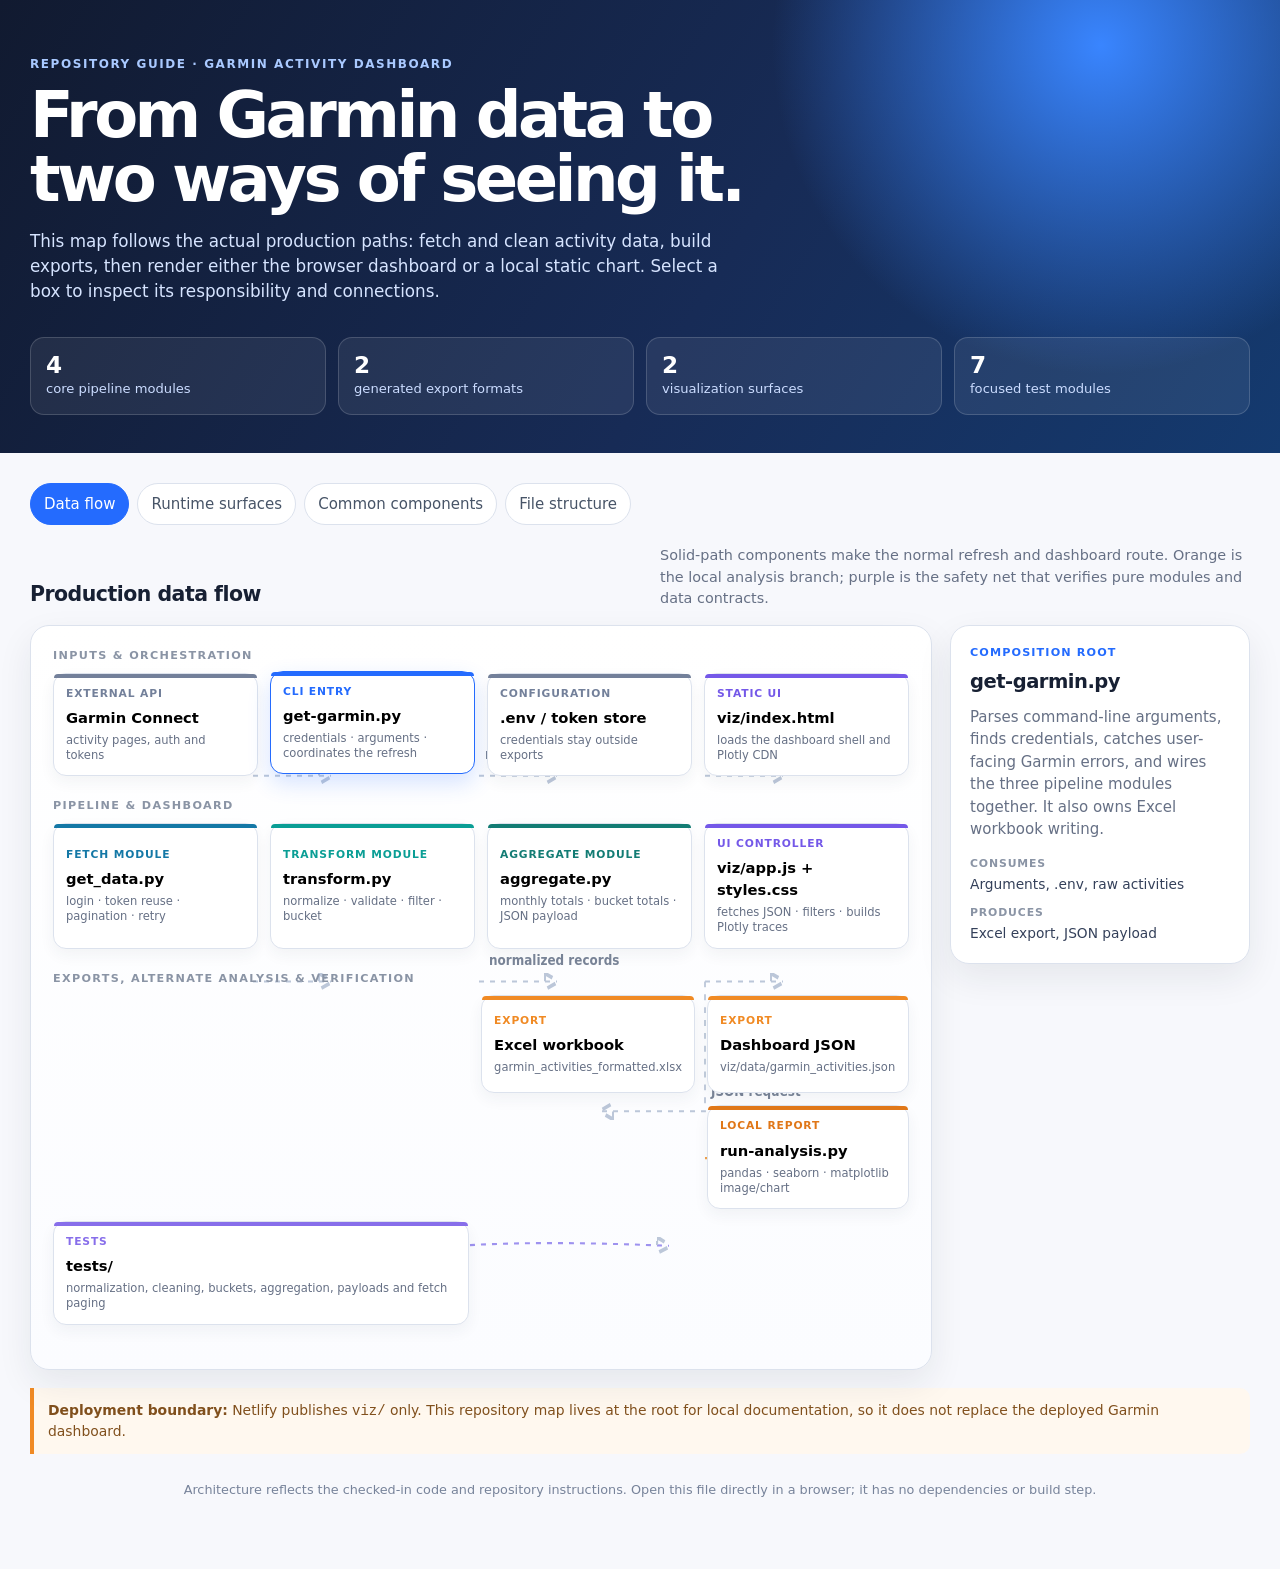
==== commit e89c6cb5: "created a index.html" ====
--- a/index.html
+++ b/index.html
@@ -1,608 +1,186 @@
-<!DOCTYPE html>
+<!doctype html>
 <html lang="en">
 <head>
-  <meta charset="UTF-8" />
-  <meta name="viewport" content="width=device-width, initial-scale=1.0" />
-  <title>Garmin Activity Trends</title>
-  <script src="https://cdn.plot.ly/plotly-2.35.2.min.js"></script>
+  <meta charset="utf-8">
+  <meta name="viewport" content="width=device-width, initial-scale=1">
+  <title>Garmin Dashboard · Codebase Map</title>
   <style>
-    :root {
-      color-scheme: light;
-      --black: #171717;
-      --charcoal: #242424;
-      --accent: #1aa7e8;
-      --accent-dark: #0d78bd;
-      --ink: #151515;
-      --muted: #707070;
-      --line: #d7d7d7;
-      --panel: #ffffff;
-      --page: #f4f4f4;
-      --soft-accent: rgba(26, 167, 232, 0.14);
-      --soft-gray: rgba(0, 0, 0, 0.06);
-    }
-    * {
-      box-sizing: border-box;
-    }
-    html {
-      -webkit-text-size-adjust: 100%;
-    }
-    body {
-      margin: 0;
-      background: var(--page);
-      color: var(--ink);
-      font-family: "Helvetica Neue", "Avenir Next", "Segoe UI", system-ui, sans-serif;
-      line-height: 1.45;
-    }
-    .page {
-      min-height: 100vh;
-      padding-bottom: 24px;
-    }
-    .topbar {
-      background: linear-gradient(135deg, var(--black), var(--charcoal));
-      color: #ffffff;
-      position: relative;
-      overflow: hidden;
-    }
-    .topbar::after {
-      content: "";
-      position: absolute;
-      inset: auto -8% -56px auto;
-      width: min(420px, 56vw);
-      height: 180px;
-      background: linear-gradient(90deg, rgba(26, 167, 232, 0.92), rgba(255, 255, 255, 0.42));
-      border-radius: 999px 0 0 0;
-      opacity: 0.78;
-    }
-    .topbar-inner {
-      width: min(1480px, calc(100% - 32px));
-      margin: 0 auto;
-      padding: 26px 0 24px;
-      display: flex;
-      justify-content: space-between;
-      gap: 18px;
-      align-items: flex-end;
-      position: relative;
-      z-index: 1;
-    }
-    h1 {
-      margin: 0;
-      flex: 1 1 auto;
-      min-width: 0;
-      max-width: none;
-      font-size: clamp(30px, 4vw, 56px);
-      line-height: 1.02;
-      font-weight: 300;
-      letter-spacing: 0;
-      white-space: nowrap;
-    }
-    .summary {
-      display: flex;
-      gap: 10px;
-      flex-wrap: wrap;
-      justify-content: flex-end;
-      flex: 0 1 780px;
-    }
-    .metric {
-      min-width: 0;
-      flex: 1 1 132px;
-      border: 1px solid rgba(255, 255, 255, 0.18);
-      border-radius: 14px;
-      padding: 12px 13px 11px;
-      background: rgba(255, 255, 255, 0.08);
-      box-shadow: 0 16px 34px rgba(0, 0, 0, 0.22);
-      backdrop-filter: blur(12px);
-    }
-    .metric:nth-child(2) {
-      background: rgba(26, 167, 232, 0.16);
-    }
-    .metric-label {
-      color: rgba(255, 255, 255, 0.76);
-      font-size: clamp(9px, 0.72vw, 11px);
-      font-weight: 500;
-      text-transform: uppercase;
-      white-space: nowrap;
-    }
-    .metric-value {
-      margin-top: 3px;
-      font-size: clamp(18px, 1.7vw, 26px);
-      line-height: 1;
-      font-weight: 300;
-    }
-    .metric-value.compact {
-      max-width: 160px;
-      overflow: hidden;
-      text-overflow: ellipsis;
-      white-space: nowrap;
-      font-size: clamp(13px, 1.08vw, 16px);
-      line-height: 1.2;
-    }
-    main {
-      width: min(1180px, calc(100% - 32px));
-      margin: 18px auto 0;
-    }
-    .controls {
-      display: flex;
-      gap: 14px;
-      flex-wrap: wrap;
-      align-items: flex-end;
-      padding: 16px 18px;
-      border: 1px solid var(--line);
-      border-radius: 14px;
-      background: var(--panel);
-      margin-bottom: 16px;
-      box-shadow: 0 14px 38px rgba(0, 0, 0, 0.06);
-    }
-    .control-field {
-      min-width: 0;
-    }
-    label {
-      display: block;
-      margin-bottom: 6px;
-      color: var(--muted);
-      font-size: 12px;
-      font-weight: 500;
-      text-transform: uppercase;
-    }
-    select {
-      min-width: 240px;
-      height: 42px;
-      border: 1px solid #cfcfcf;
-      border-radius: 10px;
-      background: #ffffff;
-      color: var(--ink);
-      font-size: 15px;
-      font-weight: 400;
-      padding: 0 36px 0 12px;
-    }
-    select:focus {
-      outline: 3px solid rgba(26, 167, 232, 0.24);
-      border-color: var(--accent);
-    }
-    .chart-shell {
-      border: 1px solid var(--line);
-      border-radius: 18px;
-      background: var(--panel);
-      overflow: hidden;
-      box-shadow: 0 18px 52px rgba(0, 0, 0, 0.08);
-    }
-    #chart {
-      width: 100%;
-      height: min(640px, calc(100vh - 220px));
-      min-height: 430px;
-    }
-    @media (max-width: 1240px) {
-      .topbar-inner {
-        align-items: stretch;
-        flex-direction: column;
-      }
-      .summary {
-        justify-content: flex-start;
-        flex-basis: auto;
-      }
-      .metric {
-        max-width: 220px;
-      }
-    }
-    @media (max-width: 900px) {
-      .topbar-inner {
-        align-items: stretch;
-        flex-direction: column;
-      }
-      .summary {
-        justify-content: flex-start;
-      }
-      .metric {
-        flex: 1 1 150px;
-      }
-      #chart {
-        height: min(620px, calc(100vh - 250px));
-      }
-    }
-    @media (max-width: 720px) {
-      .page {
-        padding-bottom: 10px;
-      }
-      .topbar::after {
-        inset: auto -22% -64px auto;
-        width: 320px;
-        height: 150px;
-        opacity: 0.62;
-      }
-      .topbar-inner {
-        padding-top: 10px;
-        padding-bottom: 10px;
-        width: min(100% - 24px, 1180px);
-        gap: 8px;
-      }
-      h1 {
-        font-size: clamp(18px, 5.7vw, 28px);
-        max-width: 100%;
-      }
-      .summary {
-        display: grid;
-        grid-template-columns: repeat(4, minmax(0, 1fr));
-        gap: 4px;
-      }
-      .user-metric {
-        display: none;
-      }
-      .metric {
-        min-width: 0;
-        padding: 6px 5px;
-        border-radius: 9px;
-      }
-      .metric-label {
-        color: #ffffff;
-        font-size: 7.5px;
-        line-height: 1;
-        font-weight: 500;
-        letter-spacing: 0;
-        text-shadow: 0 1px 2px rgba(0, 0, 0, 0.58);
-        white-space: nowrap;
-      }
-      .metric-value {
-        font-size: 16px;
-        font-weight: 300;
-      }
-      .metric-value.compact {
-        max-width: none;
-        font-size: 11px;
-      }
-      main {
-        width: min(100% - 24px, 1180px);
-        margin-top: 8px;
-      }
-      .controls {
-        display: grid;
-        grid-template-columns: 0.8fr 0.9fr 1.35fr;
-        padding: 8px;
-        gap: 6px;
-        margin-bottom: 8px;
-        border-radius: 12px;
-      }
-      label {
-        margin-bottom: 3px;
-        font-size: 9px;
-      }
-      select {
-        min-width: 100%;
-        width: 100%;
-        height: 34px;
-        border-radius: 8px;
-        font-size: 12px;
-        padding: 0 20px 0 7px;
-      }
-      .controls > div {
-        width: auto;
-      }
-      .chart-shell {
-        border-radius: 12px;
-      }
-      #chart {
-        height: min(76vh, 620px);
-        min-height: 470px;
-      }
-    }
-    @media (max-width: 420px) {
-      .topbar-inner {
-        width: min(100% - 16px, 1180px);
-      }
-      main {
-        width: min(100% - 16px, 1180px);
-        margin-top: 6px;
-      }
-      .controls {
-        grid-template-columns: 0.76fr 0.86fr 1.38fr;
-        gap: 5px;
-        padding: 7px;
-      }
-      select {
-        height: 32px;
-        font-size: 11px;
-      }
-      #chart {
-        height: 78vh;
-        min-height: 500px;
-      }
-    }
+    :root { --ink:#172033; --muted:#667085; --paper:#f7f8fc; --panel:#fff; --line:#dce2ed; --blue:#246bfe; --teal:#0a9e95; --orange:#f08a24; --violet:#7458e8; --shadow:0 14px 35px rgba(22,34,56,.08); }
+    * { box-sizing:border-box; }
+    body { margin:0; color:var(--ink); background:var(--paper); font:15px/1.5 Inter, ui-sans-serif, system-ui, -apple-system, BlinkMacSystemFont, "Segoe UI", sans-serif; }
+    button { font:inherit; }
+    .shell { width:min(1220px, calc(100% - 32px)); margin:auto; }
+    .hero { color:#fff; background:radial-gradient(circle at 86% 10%, #3985ff 0, transparent 28%), linear-gradient(122deg,#111a30 0%,#172b56 57%,#143a6f 100%); padding:55px 0 38px; overflow:hidden; }
+    .eyebrow { margin:0 0 10px; color:#a9c9ff; font-size:.75rem; font-weight:700; letter-spacing:.13em; text-transform:uppercase; }
+    h1 { max-width:800px; margin:0; font-size:clamp(2.2rem,5vw,4.5rem); letter-spacing:-.055em; line-height:1; }
+    .hero-copy { max-width:710px; margin:18px 0 0; color:#d6e4ff; font-size:1.05rem; }
+    .metrics { display:grid; grid-template-columns:repeat(4,1fr); gap:12px; margin-top:32px; }
+    .metric { padding:14px 15px; border:1px solid rgba(255,255,255,.16); border-radius:14px; background:rgba(255,255,255,.07); }
+    .metric strong { display:block; font-size:1.45rem; line-height:1.1; }.metric span { color:#cbdcff; font-size:.82rem; }
+    main { padding:30px 0 58px; }
+    .tabs { display:flex; gap:8px; flex-wrap:wrap; margin-bottom:20px; }
+    .tab { padding:9px 13px; color:#475467; border:1px solid var(--line); border-radius:999px; background:#fff; cursor:pointer; }.tab:hover,.tab:focus-visible { border-color:var(--blue); color:var(--blue); outline:none; }.tab.active { color:#fff; border-color:var(--blue); background:var(--blue); }
+    .view { display:none; }.view.active { display:block; }
+    .section-heading { display:flex; justify-content:space-between; gap:20px; align-items:end; margin:0 0 15px; }.section-heading h2 { margin:0; font-size:1.28rem; letter-spacing:-.025em; }.section-heading p { max-width:590px; margin:0; color:var(--muted); font-size:.9rem; }
+    .architecture { display:grid; grid-template-columns:minmax(0,1fr) 300px; gap:18px; align-items:start; }
+    .diagram { position:relative; min-height:635px; padding:22px; border:1px solid var(--line); border-radius:19px; background:linear-gradient(180deg,#fff,#fbfcff); box-shadow:var(--shadow); overflow:hidden; }
+    .flow { position:absolute; inset:0; z-index:0; width:100%; height:100%; pointer-events:none; }.flow path { fill:none; stroke:#bcc7d9; stroke-width:1.8; stroke-dasharray:5 6; }.flow .analysis-path { stroke:#f1a24c; }.flow .test-path { stroke:#9e92ef; }.flow text { fill:#7a8598; font-size:12px; font-weight:600; }
+    .lane { position:relative; z-index:1; display:grid; grid-template-columns:repeat(4,1fr); gap:12px; margin-bottom:22px; }.lane-label { grid-column:1/-1; margin:0 0 -4px; color:#8a94a5; font-size:.7rem; font-weight:800; letter-spacing:.12em; text-transform:uppercase; }
+    .node { position:relative; min-height:98px; padding:12px; text-align:left; border:1px solid var(--line); border-radius:13px; background:var(--panel); box-shadow:0 6px 15px rgba(31,47,75,.055); cursor:pointer; transition:.17s transform,.17s border-color,.17s box-shadow; }.node:hover,.node:focus-visible,.node.selected { border-color:var(--node); box-shadow:0 9px 22px color-mix(in srgb,var(--node) 19%,transparent); transform:translateY(-2px); outline:none; }.node::before { position:absolute; top:0; left:0; width:100%; height:4px; content:""; border-radius:13px 13px 0 0; background:var(--node); }.node .kind { display:block; margin-bottom:5px; color:var(--node); font-size:.67rem; font-weight:800; letter-spacing:.08em; text-transform:uppercase; }.node strong { display:block; font-size:.92rem; }.node small { display:block; margin-top:4px; color:var(--muted); font-size:.72rem; line-height:1.32; }.cli { --node:var(--blue); }.fetch { --node:#1478a6; }.transform { --node:var(--teal); }.aggregate { --node:#137c74; }.output { --node:var(--orange); }.dashboard { --node:var(--violet); }.analysis { --node:#e07718; }.test { --node:#876eea; }.external { --node:#73809a; }
+    .source { grid-column:1; }.cli-node { grid-column:2; }.dashboard-node { grid-column:4; }.fetch-node { grid-column:1; }.transform-node { grid-column:2; }.aggregate-node { grid-column:3; }.json-node { grid-column:4; }.xlsx-node { grid-column:3; }.analysis-node { grid-column:4; }.tests-node { grid-column:1/3; }
+    .inspector { position:sticky; top:16px; padding:19px; border:1px solid var(--line); border-radius:19px; background:#fff; box-shadow:var(--shadow); }.inspector .label { margin:0 0 5px; color:var(--blue); font-size:.7rem; font-weight:800; letter-spacing:.1em; text-transform:uppercase; }.inspector h3 { margin:0; font-size:1.22rem; letter-spacing:-.025em; }.inspector p { margin:10px 0; color:var(--muted); }.inspector dl { margin:15px 0 0; }.inspector dt { margin-top:10px; color:#8a94a5; font-size:.68rem; font-weight:800; letter-spacing:.08em; text-transform:uppercase; }.inspector dd { margin:2px 0 0; color:#34405a; font-size:.86rem; }.inspector code,.code { padding:.12em .35em; border-radius:5px; color:#2f3d58; background:#eef2f8; font-family:"SFMono-Regular",Consolas,monospace; font-size:.83em; }
+    .note { margin-top:18px; padding:12px 14px; border-left:4px solid var(--orange); border-radius:0 10px 10px 0; color:#81501d; background:#fff8ef; font-size:.87rem; }
+    .surface-grid,.common-grid { display:grid; grid-template-columns:repeat(3,1fr); gap:15px; }.surface-card,.common-card { padding:18px; border:1px solid var(--line); border-radius:16px; background:#fff; box-shadow:0 7px 20px rgba(31,47,75,.045); }.surface-card h3,.common-card h3 { margin:0; font-size:1rem; }.surface-card p,.common-card p { margin:8px 0 0; color:var(--muted); font-size:.88rem; }.tag { display:inline-block; margin:12px 5px 0 0; padding:3px 8px; color:#38507a; border:1px solid #d8e2f3; border-radius:999px; background:#f5f8fd; font-size:.73rem; }
+    .tree { padding:20px; border:1px solid var(--line); border-radius:18px; background:#17223a; color:#d9e5fb; box-shadow:var(--shadow); font:13px/1.75 "SFMono-Regular",Consolas,monospace; white-space:pre-wrap; }.tree b { color:#8bb4ff; }.tree .muted { color:#94a6c5; }.tree .warning { color:#ffc16b; }
+    .shared-table { width:100%; border-collapse:separate; border-spacing:0; overflow:hidden; border:1px solid var(--line); border-radius:15px; background:#fff; box-shadow:var(--shadow); }.shared-table th,.shared-table td { padding:13px 15px; text-align:left; vertical-align:top; border-bottom:1px solid var(--line); }.shared-table tr:last-child td { border-bottom:0; }.shared-table th { color:#64748b; background:#f8faff; font-size:.73rem; letter-spacing:.08em; text-transform:uppercase; }.shared-table td { font-size:.88rem; }.status { display:inline-block; padding:3px 7px; border-radius:999px; font-size:.72rem; font-weight:700; }.yes { color:#076a55; background:#dcf7ee; }.mirror { color:#835817; background:#fff0d8; }.gap { color:#74529e; background:#f0e8ff; }
+    .footer { margin-top:26px; color:#77839a; font-size:.8rem; text-align:center; }
+    @media (max-width:900px) { .architecture { grid-template-columns:1fr; }.inspector { position:static; }.surface-grid,.common-grid { grid-template-columns:1fr 1fr; }.diagram { min-height:0; }.flow { display:none; }.lane { grid-template-columns:repeat(2,1fr); }.source,.cli-node,.dashboard-node,.fetch-node,.transform-node,.aggregate-node,.json-node,.xlsx-node,.analysis-node,.tests-node { grid-column:auto; } }
+    @media (max-width:600px) { .shell { width:min(100% - 22px,1220px); }.hero { padding-top:35px; }.metrics,.surface-grid,.common-grid { grid-template-columns:1fr 1fr; }.section-heading { display:block; }.section-heading p { margin-top:7px; }.shared-table { display:block; overflow-x:auto; }.lane { grid-template-columns:1fr; }.metrics .metric:last-child { grid-column:1/-1; } }
   </style>
 </head>
 <body>
-  <div class="page">
-    <header class="topbar">
-      <div class="topbar-inner">
-        <div>
-          <h1>Garmin Monthly Trends</h1>
-        </div>
-        <div class="summary">
-          <div class="metric user-metric">
-            <div class="metric-label">Garmin User</div>
-            <div class="metric-value compact" id="garminUser">Garmin User</div>
+  <header class="hero">
+    <div class="shell">
+      <p class="eyebrow">Repository guide · Garmin activity dashboard</p>
+      <h1>From Garmin data to two ways of seeing it.</h1>
+      <p class="hero-copy">This map follows the actual production paths: fetch and clean activity data, build exports, then render either the browser dashboard or a local static chart. Select a box to inspect its responsibility and connections.</p>
+      <div class="metrics" aria-label="Codebase summary">
+        <div class="metric"><strong>4</strong><span>core pipeline modules</span></div>
+        <div class="metric"><strong>2</strong><span>generated export formats</span></div>
+        <div class="metric"><strong>2</strong><span>visualization surfaces</span></div>
+        <div class="metric"><strong>7</strong><span>focused test modules</span></div>
+      </div>
+    </div>
+  </header>
+  <main class="shell">
+    <nav class="tabs" aria-label="Architecture views">
+      <button class="tab active" data-view="flow" type="button">Data flow</button>
+      <button class="tab" data-view="surfaces" type="button">Runtime surfaces</button>
+      <button class="tab" data-view="shared" type="button">Common components</button>
+      <button class="tab" data-view="tree" type="button">File structure</button>
+    </nav>
+
+    <section class="view active" id="flow">
+      <div class="section-heading"><h2>Production data flow</h2><p>Solid-path components make the normal refresh and dashboard route. Orange is the local analysis branch; purple is the safety net that verifies pure modules and data contracts.</p></div>
+      <div class="architecture">
+        <div class="diagram" aria-label="Interactive production data-flow diagram">
+          <svg class="flow" viewBox="0 0 900 635" aria-hidden="true" preserveAspectRatio="none">
+            <defs><marker id="arrow" markerWidth="8" markerHeight="8" refX="7" refY="4" orient="auto"><path d="M0,0 L8,4 L0,8z" fill="#bcc7d9"/></marker><marker id="orange-arrow" markerWidth="8" markerHeight="8" refX="7" refY="4" orient="auto"><path d="M0,0 L8,4 L0,8z" fill="#f1a24c"/></marker><marker id="violet-arrow" markerWidth="8" markerHeight="8" refX="7" refY="4" orient="auto"><path d="M0,0 L8,4 L0,8z" fill="#9e92ef"/></marker></defs>
+            <path d="M222 128 H300" marker-end="url(#arrow)"/><path d="M448 128 H526" marker-end="url(#arrow)"/><path d="M674 128 H752" marker-end="url(#arrow)"/>
+            <path d="M222 304 H300" marker-end="url(#arrow)"/><path d="M448 304 H526" marker-end="url(#arrow)"/><path d="M674 304 H752" marker-end="url(#arrow)"/>
+            <path d="M674 304 V415 H570" marker-end="url(#arrow)"/><path class="analysis-path" d="M674 455 H752" marker-end="url(#orange-arrow)"/><path class="test-path" d="M222 562 C350 525, 490 525, 638 530" marker-end="url(#violet-arrow)"/>
+            <text x="454" y="114">raw activities</text><text x="458" y="290">normalized records</text><text x="680" y="402">JSON request</text>
+          </svg>
+          <div class="lane">
+            <p class="lane-label">Inputs &amp; orchestration</p>
+            <button class="node external source" data-node="garmin" type="button"><span class="kind">External API</span><strong>Garmin Connect</strong><small>activity pages, auth and tokens</small></button>
+            <button class="node cli cli-node" data-node="cli" type="button"><span class="kind">CLI entry</span><strong>get-garmin.py</strong><small>credentials · arguments · coordinates the refresh</small></button>
+            <button class="node external" data-node="env" type="button"><span class="kind">Configuration</span><strong>.env / token store</strong><small>credentials stay outside exports</small></button>
+            <button class="node dashboard dashboard-node" data-node="viz" type="button"><span class="kind">Static UI</span><strong>viz/index.html</strong><small>loads the dashboard shell and Plotly CDN</small></button>
           </div>
-          <div class="metric mileage-metric">
-            <div class="metric-label">Monthly Mileage</div>
-            <div class="metric-value compact" id="monthlyMileage">0 km</div>
+          <div class="lane">
+            <p class="lane-label">Pipeline &amp; dashboard</p>
+            <button class="node fetch fetch-node" data-node="fetch" type="button"><span class="kind">Fetch module</span><strong>get_data.py</strong><small>login · token reuse · pagination · retry</small></button>
+            <button class="node transform transform-node" data-node="transform" type="button"><span class="kind">Transform module</span><strong>transform.py</strong><small>normalize · validate · filter · bucket</small></button>
+            <button class="node aggregate aggregate-node" data-node="aggregate" type="button"><span class="kind">Aggregate module</span><strong>aggregate.py</strong><small>monthly totals · bucket totals · JSON payload</small></button>
+            <button class="node dashboard json-node" data-node="app" type="button"><span class="kind">UI controller</span><strong>viz/app.js + styles.css</strong><small>fetches JSON · filters · builds Plotly traces</small></button>
           </div>
-          <div class="metric">
-            <div class="metric-label">Monthly Count</div>
-            <div class="metric-value" id="monthlyActivities">0</div>
-          </div>
-          <div class="metric">
-            <div class="metric-label">Total Activities</div>
-            <div class="metric-value" id="activityCount">0</div>
-          </div>
-          <div class="metric">
-            <div class="metric-label">Total Years</div>
-            <div class="metric-value" id="yearCount">0</div>
+          <div class="lane">
+            <p class="lane-label">Exports, alternate analysis &amp; verification</p>
+            <button class="node output xlsx-node" data-node="xlsx" type="button"><span class="kind">Export</span><strong>Excel workbook</strong><small>garmin_activities_formatted.xlsx</small></button>
+            <button class="node output" data-node="json" type="button"><span class="kind">Export</span><strong>Dashboard JSON</strong><small>viz/data/garmin_activities.json</small></button>
+            <button class="node analysis analysis-node" data-node="analysis" type="button"><span class="kind">Local report</span><strong>run-analysis.py</strong><small>pandas · seaborn · matplotlib image/chart</small></button>
+            <button class="node test tests-node" data-node="tests" type="button"><span class="kind">Tests</span><strong>tests/</strong><small>normalization, cleaning, buckets, aggregation, payloads and fetch paging</small></button>
           </div>
         </div>
+        <aside class="inspector" id="inspector" aria-live="polite"></aside>
       </div>
-    </header>
+      <p class="note"><strong>Deployment boundary:</strong> Netlify publishes <code>viz/</code> only. This repository map lives at the root for local documentation, so it does not replace the deployed Garmin dashboard.</p>
+    </section>
 
-    <main>
-      <div class="controls">
-        <div class="control-field">
-          <label for="yearSelect">Year</label>
-          <select id="yearSelect"></select>
-        </div>
-        <div class="control-field">
-          <label for="monthSelect">Month</label>
-          <select id="monthSelect"></select>
-        </div>
-        <div class="control-field parameter-field">
-          <label for="parameterSelect">Parameter</label>
-          <select id="parameterSelect"></select>
-        </div>
+    <section class="view" id="surfaces">
+      <div class="section-heading"><h2>Four runtime surfaces</h2><p>The project is deliberately split into a fetch pipeline, a static dashboard, a local chart route, and a small unrelated API experiment.</p></div>
+      <div class="surface-grid">
+        <article class="surface-card"><h3>Refresh command</h3><p><code>get-garmin.py</code> is the only production entry point. It turns credentials and Garmin API pages into normalized records plus both exports.</p><span class="tag">Python</span><span class="tag">Garmin Connect</span><span class="tag">Excel + JSON</span></article>
+        <article class="surface-card"><h3>Browser dashboard</h3><p><code>viz/</code> is a no-build static app: HTML provides the mount point, JavaScript reads the generated JSON, CSS defines the responsive UI, and Plotly renders the chart.</p><span class="tag">ES modules</span><span class="tag">Plotly CDN</span><span class="tag">Netlify</span></article>
+        <article class="surface-card"><h3>Local analysis</h3><p><code>run-analysis.py</code> reads the Excel export back in, filters running records, groups monthly metrics, and displays or saves a traditional chart.</p><span class="tag">pandas</span><span class="tag">seaborn</span><span class="tag">matplotlib</span></article>
+        <article class="surface-card"><h3>Tests</h3><p>Tests focus on the reusable Python logic: raw Garmin shapes, cleaning boundaries, page retrieval, monthly rollups, bucket partitions, and serialized payloads.</p><span class="tag">pytest</span><span class="tag">synthetic fixtures</span></article>
+        <article class="surface-card"><h3>Configuration</h3><p><code>pyproject.toml</code> defines the Python runtime and packages. <code>requirements*.txt</code> are alternate dependency lists. <code>netlify.toml</code> publishes <code>viz/</code>.</p><span class="tag">uv</span><span class="tag">Python 3.14+</span></article>
+        <article class="surface-card"><h3>Standalone experiment</h3><p><code>Test-nvidia.py</code> sends one streamed prompt through NVIDIA's OpenAI-compatible endpoint. It is not imported by, or connected to, the Garmin pipeline.</p><span class="tag">OpenAI client</span><span class="tag">separate concern</span></article>
       </div>
-      <div class="chart-shell">
-        <div id="chart"></div>
+    </section>
+
+    <section class="view" id="shared">
+      <div class="section-heading"><h2>Shared components &amp; boundaries</h2><p>The strongest reuse is in the pure transformation and aggregation layer. A few concepts are intentionally mirrored or currently duplicated across the two display routes.</p></div>
+      <table class="shared-table">
+        <thead><tr><th>Component / concern</th><th>Used by</th><th>Relationship</th><th>State</th></tr></thead>
+        <tbody>
+          <tr><td><code>normalize_activity()</code> + <code>clean()</code></td><td>CLI pipeline; unit tests</td><td>One canonical schema and validation gate before any export exists.</td><td><span class="status yes">Shared source</span></td></tr>
+          <tr><td><code>to_bucket()</code> + <code>BUCKET_NAMES</code></td><td><code>aggregate.py</code>; tests</td><td>Python is the source of truth for bucket definitions and monthly bucket output.</td><td><span class="status yes">Shared source</span></td></tr>
+          <tr><td>Distance bucketing in <code>app.js</code></td><td>Browser filtering</td><td><code>toBucketClient()</code> mirrors Python bucket boundaries so the client can filter individual activities.</td><td><span class="status mirror">Intentional mirror</span></td></tr>
+          <tr><td>Monthly metrics</td><td><code>aggregate.py</code>; <code>run-analysis.py</code></td><td>Both calculate per-month distance, pace and heart-rate views, but each owns its own implementation and output format.</td><td><span class="status gap">Parallel logic</span></td></tr>
+          <tr><td>Dependency declarations</td><td><code>pyproject.toml</code>; <code>requirements.txt</code>; <code>requirements-garmin.txt</code></td><td>They list overlapping packages. The README directs new setup through <code>uv sync</code>.</td><td><span class="status gap">Multiple manifests</span></td></tr>
+          <tr><td>Credentials and private activity data</td><td><code>.env</code>; token store; generated exports</td><td>Ignored by Git; the dashboard JSON itself contains personal activity information and is generated locally.</td><td><span class="status yes">Protected boundary</span></td></tr>
+        </tbody>
+      </table>
+      <div class="common-grid" style="margin-top:16px">
+        <article class="common-card"><h3>Clean hand-off</h3><p>The normalized activity dictionary is the central contract: dates, distance, pace, duration, HR, elevation, VO₂ max, calories and activity type. Everything downstream consumes that cleaned record.</p></article>
+        <article class="common-card"><h3>Two output contracts</h3><p>The Excel file preserves rows for offline analysis. The JSON payload adds metadata and precomputed monthly summaries so the dashboard can remain static and fast.</p></article>
+        <article class="common-card"><h3>Where reuse stops</h3><p>The browser intentionally has no Python runtime, so it cannot call the shared Python helpers. The small JS bucket mirror is the practical no-build trade-off.</p></article>
       </div>
-    </main>
-  </div>
+    </section>
 
+    <section class="view" id="tree">
+      <div class="section-heading"><h2>Repository structure</h2><p>Grouped by responsibility rather than every generated or private local file.</p></div>
+      <div class="tree"><b>garmin2/</b>
+├── <b>get-garmin.py</b>              <span class="muted"># CLI composition root; writes Excel + JSON</span>
+├── <b>get_data.py</b>                <span class="muted"># Garmin authentication, token reuse, pagination, retry</span>
+├── <b>transform.py</b>               <span class="muted"># raw activity → normalized record → clean record / bucket</span>
+├── <b>aggregate.py</b>               <span class="muted"># monthly rollups and dashboard payload serialization</span>
+├── <b>run-analysis.py</b>            <span class="muted"># Excel → local pandas/seaborn/matplotlib chart</span>
+├── <span class="warning">Test-nvidia.py</span>             <span class="muted"># isolated NVIDIA/OpenAI-compatible experiment</span>
+├── <b>viz/</b>                       <span class="muted"># Netlify publish directory</span>
+│   ├── <b>index.html</b>             <span class="muted"># dashboard document + Plotly CDN</span>
+│   ├── <b>app.js</b>                 <span class="muted"># dashboard state, filtering, Plotly traces</span>
+│   ├── <b>styles.css</b>             <span class="muted"># dashboard presentation and responsive layout</span>
+│   └── data/garmin_activities.json  <span class="muted"># generated; Git-ignored</span>
+├── <b>tests/</b>                     <span class="muted"># pytest checks for pipeline contracts</span>
+├── <b>planning/</b> + <b>docs/</b>            <span class="muted"># design history and implementation plan</span>
+├── pyproject.toml / uv.lock          <span class="muted"># primary dependency setup</span>
+├── requirements*.txt                 <span class="muted"># alternate package lists</span>
+└── netlify.toml                      <span class="muted"># publish = viz</span>
+
+<span class="muted">Private / generated items deliberately omitted: .env, Garmin token store, Excel exports, activity markdown export, virtual environment and Git metadata.</span></div>
+    </section>
+    <p class="footer">Architecture reflects the checked-in code and repository instructions. Open this file directly in a browser; it has no dependencies or build step.</p>
+  </main>
   <script>
-    const chartData = {"years": ["2007", "2008", "2009", "2010", "2011", "2012", "2013", "2014", "2015", "2016", "2017", "2018", "2019", "2020", "2021", "2022", "2023", "2024", "2025", "2026"], "parameters": ["Avg Distance", "Heart Rate", "Pace", "aerobicTrainingEffect", "anaerobicTrainingEffect", "avgElevation", "Calories", "Duration", "maxHR", "maxElevation", "MaxSpeed", "Vo2maxvalue"], "values": {"2007": {"Avg Distance": [null, null, 7.483, 48.096, null, null, null, null, null, null, null, null], "Heart Rate": [null, null, null, null, null, null, null, null, null, null, null, null], "Pace": [null, null, 382.106, 348.538, null, null, null, null, null, null, null, null], "aerobicTrainingEffect": [null, null, null, null, null, null, null, null, null, null, null, null], "anaerobicTrainingEffect": [null, null, null, null, null, null, null, null, null, null, null, null], "avgElevation": [null, null, null, null, null, null, null, null, null, null, null, null], "Calories": [null, null, 599.599, 3559.384, null, null, null, null, null, null, null, null], "Duration": [null, null, 2755.433, 16277.826, null, null, null, null, null, null, null, null], "maxHR": [null, null, null, null, null, null, null, null, null, null, null, null], "maxElevation": [null, null, 232.3, null, null, null, null, null, null, null, null, null], "MaxSpeed": [null, null, 7.433, 16.124, null, null, null, null, null, null, null, null], "Vo2maxvalue": [null, null, null, null, null, null, null, null, null, null, null, null]}, "2008": {"Avg Distance": [null, 40.63, null, null, null, null, 3.187, 0.0, null, null, null, null], "Heart Rate": [null, null, null, null, null, null, null, null, null, null, null, null], "Pace": [null, 351.227, null, null, null, null, 359.794, null, null, null, null, null], "aerobicTrainingEffect": [null, null, null, null, null, null, null, null, null, null, null, null], "anaerobicTrainingEffect": [null, null, null, null, null, null, null, null, null, null, null, null], "avgElevation": [null, null, null, null, null, null, null, null, null, null, null, null], "Calories": [null, 2761.085, null, null, null, null, 229.036, 0.0, null, null, null, null], "Duration": [null, 14271.24, null, null, null, null, 1140.67, 4192.29, null, null, null, null], "maxHR": [null, null, null, null, null, null, null, null, null, null, null, null], "maxElevation": [null, null, null, null, null, null, null, null, null, null, null, null], "MaxSpeed": [null, 14.769, null, null, null, null, 6.366, 0.0, null, null, null, null], "Vo2maxvalue": [null, null, null, null, null, null, null, null, null, null, null, null]}, "2009": {"Avg Distance": [21.38, 42.37, null, null, 9.05, 5.048, 10.06, 9.156, 5.223, 5.52, 5.215, 7.655], "Heart Rate": [null, null, null, null, null, null, null, null, null, null, null, null], "Pace": [304.858, 324.517, null, null, 342.814, 420.088, 343.043, 365.753, 435.28, 403.951, 362.026, 430.302], "aerobicTrainingEffect": [null, null, null, null, null, null, null, null, null, null, null, null], "anaerobicTrainingEffect": [null, null, null, null, null, null, null, null, null, null, null, null], "avgElevation": [null, null, null, null, null, null, null, null, null, null, null, null], "Calories": [1780.898, 3138.887, null, null, 705.048, 410.181, 809.483, 749.025, 441.287, 457.993, 386.514, 554.055], "Duration": [6518.25, 13749.42, null, null, 3023.503, 2266.003, 3422.706, 3218.727, 2319.54, 2228.36, 1878.28, 2814.06], "maxHR": [null, null, null, null, null, null, null, null, null, null, null, null], "maxElevation": [null, null, null, null, null, null, null, null, null, null, null, null], "MaxSpeed": [4.913, 59.22, null, null, 10.797, 8.825, 8.861, 48.247, 19.523, 50.007, 17.83, 17.556], "Vo2maxvalue": [null, null, null, null, null, null, null, null, null, null, null, null]}, "2010": {"Avg Distance": [11.453, 20.31, 23.01, 8.168, null, null, 6.693, 16.475, 15.44, 14.047, null, 30.67], "Heart Rate": [null, null, null, null, null, null, null, null, null, null, null, null], "Pace": [327.899, 453.694, 619.223, 369.495, null, null, 468.137, 346.371, 382.157, 409.692, null, 352.897], "aerobicTrainingEffect": [null, null, null, null, null, null, null, null, null, null, null, null], "anaerobicTrainingEffect": [null, null, null, null, null, null, null, null, null, null, null, null], "avgElevation": [null, null, null, null, null, null, null, null, null, null, null, null], "Calories": [933.289, 1483.048, 1520.995, 619.746, null, null, 531.66, 1383.526, 1254.218, 1182.274, null, 2558.699], "Duration": [3631.863, 9215.74, 14245.56, 3014.173, null, null, 3128.277, 5634.015, 5349.694, 5335.467, null, 10812.963], "maxHR": [null, null, null, null, null, null, null, null, null, null, null, null], "maxElevation": [null, null, null, null, null, null, null, null, null, null, null, null], "MaxSpeed": [10.487, 21.01, 7.701, 24.941, null, null, 22.898, 9.285, 27.874, 9.222, null, 26.156], "Vo2maxvalue": [null, null, null, null, null, null, null, null, null, null, null, null]}, "2011": {"Avg Distance": [28.815, null, 38.19, 18.05, 12.22, null, 10.177, 12.01, 16.042, 16.168, 16.602, 20.261], "Heart Rate": [null, null, null, null, null, null, null, null, null, null, null, null], "Pace": [310.98, null, 311.991, 398.305, 300.732, null, 322.476, 317.51, 317.053, 328.497, 331.934, 390.459], "aerobicTrainingEffect": [null, null, null, null, null, null, null, null, null, null, null, null], "anaerobicTrainingEffect": [null, null, null, null, null, null, null, null, null, null, null, null], "avgElevation": [null, null, null, null, null, null, null, null, null, null, null, null], "Calories": [2405.955, null, 2748.913, 1481.616, 901.428, null, 745.183, 873.197, 1163.141, 1171.212, 1195.794, 1604.868], "Duration": [8972.595, null, 11914.17, 7803.587, 3678.46, null, 3306.215, 3854.184, 5070.698, 5325.392, 5608.906, 5984.586], "maxHR": [null, null, null, null, null, null, null, null, null, null, null, null], "maxElevation": [null, null, null, null, null, null, null, 480.6, 65.2, null, null, 159.3], "MaxSpeed": [4.613, null, 30.566, 48.492, 16.087, null, 7.56, 12.479, 17.731, 12.937, 12.429, 17.18], "Vo2maxvalue": [null, null, null, null, null, null, null, null, null, null, null, null]}, "2012": {"Avg Distance": [11.394, null, 4.915, 6.419, 11.849, 15.233, 13.15, 12.08, 15.132, 20.0, null, 2.366], "Heart Rate": [null, null, null, 109.0, null, 151.0, 157.0, null, 155.0, null, null, null], "Pace": [385.943, null, 581.914, 479.262, 395.479, 341.529, 314.851, 355.994, 323.454, null, null, 650.561], "aerobicTrainingEffect": [null, null, null, 2.65, null, 4.7, 5.0, null, 5.0, null, null, null], "anaerobicTrainingEffect": [null, null, null, null, null, null, null, null, null, null, null, null], "avgElevation": [null, null, null, null, null, null, null, null, null, null, null, null], "Calories": [826.999, null, 326.49, 513.214, 1529.348, 1738.178, 1105.514, 1338.339, 1626.007, null, null, 171.455], "Duration": [4144.062, null, 2442.473, 2988.297, 4170.192, 5190.455, 4176.309, 3951.198, 4917.395, 6410.333, null, 1576.305], "maxHR": [null, null, null, 115.5, null, 173.0, 178.25, null, 169.0, null, null, null], "maxElevation": [null, null, null, null, 159.6, 158.6, 551.8, null, 88.5, null, null, null], "MaxSpeed": [30.518, null, 4.183, 15.323, 19.411, 6.782, 4.654, 24.974, 8.316, null, null, 9.055], "Vo2maxvalue": [null, null, null, null, null, null, null, null, null, null, null, null]}, "2013": {"Avg Distance": [8.334, 5.621, 8.907, 9.154, null, null, null, 10.06, null, 5.005, null, 3.695], "Heart Rate": [null, null, null, null, null, null, null, null, null, null, null, null], "Pace": [367.347, 570.159, 324.626, 313.585, null, null, null, 335.796, null, 322.315, null, 426.706], "aerobicTrainingEffect": [null, null, null, null, null, null, null, null, null, null, null, null], "anaerobicTrainingEffect": [null, null, null, null, null, null, null, null, null, null, null, null], "avgElevation": [null, null, null, null, null, null, null, null, null, null, null, null], "Calories": [616.942, 140.035, 695.015, 709.752, null, null, null, 805.008, null, 397.015, null, 293.077], "Duration": [1627.143, 1902.783, 2853.405, 2872.253, null, null, null, 3379.465, null, 1611.687, null, 1573.894], "maxHR": [null, null, null, null, null, null, null, null, null, null, null, null], "maxElevation": [null, null, 87.3, null, null, null, null, null, null, null, null, null], "MaxSpeed": [55.556, 10.146, 9.459, 9.062, null, null, null, 5.779, null, 24.284, null, 18.964], "Vo2maxvalue": [null, null, null, null, null, null, null, null, null, null, null, null]}, "2014": {"Avg Distance": [3.99, 3.42, 8.362, 9.087, 7.129, 7.384, 6.711, 10.066, 10.251, 10.851, 10.014, 10.014], "Heart Rate": [null, 151.0, 165.667, 167.5, null, null, null, null, 158.0, null, 163.0, null], "Pace": [413.259, 433.021, 315.14, 360.717, 336.595, 326.289, 316.551, 323.96, 315.077, 304.058, 283.14, 281.084], "aerobicTrainingEffect": [null, 4.2, 4.3, 5.0, null, null, null, null, 5.0, null, 5.0, null], "anaerobicTrainingEffect": [null, null, null, null, null, null, null, null, null, null, null, null], "avgElevation": [null, null, null, null, null, null, null, null, null, null, null, null], "Calories": [322.403, 247.384, 634.921, 669.257, 544.627, 597.332, 525.279, 785.373, 812.918, 874.683, 791.848, 813.208], "Duration": [1614.254, 1366.431, 2674.099, 3020.335, 3207.084, 2628.7, 2136.715, 3264.782, 3230.373, 3300.213, 2835.23, 2814.831], "maxHR": [null, 162.4, 176.778, 177.5, null, null, null, null, 173.0, null, 172.0, null], "maxElevation": [null, null, null, null, null, null, 30.92, 32.39, null, 28.0, 30.55, null], "MaxSpeed": [23.627, 27.539, 19.761, 29.722, 11.953, 13.383, 8.946, 11.038, 11.179, 15.403, 9.745, 13.058], "Vo2maxvalue": [null, 44.333, 46.083, 44.6, null, null, null, null, 44.0, null, 46.0, null]}, "2015": {"Avg Distance": [10.126, 12.098, 12.685, 13.143, 12.216, 10.175, 10.716, 9.986, 10.961, 17.151, 18.455, 16.779], "Heart Rate": [null, null, null, null, null, 153.0, 155.5, 157.0, 155.0, 162.0, null, 163.222], "Pace": [280.887, 296.091, 298.582, 307.952, 320.888, 318.427, 305.265, 307.97, 366.09, 325.776, 298.319, 300.015], "aerobicTrainingEffect": [null, null, null, null, null, 4.0, 4.8, 3.4, 5.0, 5.0, null, 4.844], "anaerobicTrainingEffect": [null, null, null, null, null, null, null, null, null, null, null, null], "avgElevation": [null, null, null, null, null, null, null, null, null, null, null, null], "Calories": [844.643, 1015.141, 1057.476, 1031.713, 966.497, 790.143, 822.284, 793.731, 840.044, 1359.421, 1465.983, 1231.187], "Duration": [2843.44, 3607.024, 3780.374, 4167.036, 4096.222, 3244.565, 3300.964, 3044.246, 3557.753, 5502.312, 5630.832, 5079.014], "maxHR": [null, null, null, null, null, 164.0, 170.5, 175.0, 163.0, 171.0, null, 187.0], "maxElevation": [null, null, 30.89, null, null, 30.92, 36.97, 17.83, null, null, 33.87, 30.99], "MaxSpeed": [17.486, 18.234, 10.276, 8.522, 15.427, 8.234, 16.743, 8.354, 10.626, 11.602, 15.801, 4.201], "Vo2maxvalue": [null, null, null, null, null, 47.0, 48.5, null, 51.0, 52.0, null, 49.0]}, "2016": {"Avg Distance": [18.829, 15.494, 11.669, 13.504, 5.02, 11.298, 8.676, 8.004, 10.449, 11.116, 11.915, 11.491], "Heart Rate": [160.4, 156.8, 153.588, 155.333, 170.0, 162.556, 158.357, 146.04, 149.65, 147.143, 150.846, 156.444], "Pace": [318.948, 327.136, 317.446, 320.391, 338.983, 340.078, 325.213, 314.463, 295.577, 308.717, 303.021, 323.611], "aerobicTrainingEffect": [4.5, 4.63, 3.747, 3.967, 4.1, 4.833, 4.1, 3.24, 3.565, 3.505, 3.823, 4.222], "anaerobicTrainingEffect": [null, null, null, null, null, null, null, null, null, null, null, null], "avgElevation": [null, null, null, null, null, null, null, null, null, null, null, null], "Calories": [1342.578, 1100.806, 802.285, 942.0, 441.048, 815.43, 583.206, 560.99, 742.837, 767.595, 798.496, 825.931], "Duration": [6147.036, 5317.617, 3987.396, 4627.51, 1701.741, 3996.76, 2829.154, 2531.767, 3116.143, 3462.599, 3599.149, 3991.314], "maxHR": [186.6, 186.6, 179.176, 180.583, 186.0, 185.111, 181.286, 167.68, 178.65, 182.143, 183.692, 185.556], "maxElevation": [null, null, null, 30.967, 30.75, 41.234, 64.512, 32.67, 32.009, 49.294, 33.006, 72.182], "MaxSpeed": [5.625, 4.187, 4.485, 4.063, 3.471, 4.189, 3.894, 4.248, 4.398, 4.153, 4.243, 3.99], "Vo2maxvalue": [50.8, 49.2, 52.062, 51.0, 50.0, 46.333, 45.857, 53.56, 55.6, 55.778, 51.273, 51.556]}, "2017": {"Avg Distance": [13.189, 13.413, 9.804, 15.404, 10.467, 12.554, 18.845, 8.92, null, 8.163, 11.022, 16.278], "Heart Rate": [160.786, 155.545, 148.118, 147.188, 146.818, 144.0, 144.286, 151.125, null, 159.143, 157.462, 154.7], "Pace": [299.872, 357.685, 331.978, 335.042, 322.264, 322.685, 375.0, 318.663, null, 340.827, 345.934, 348.389], "aerobicTrainingEffect": [4.336, 4.236, 3.624, 3.669, 3.477, 3.344, 3.664, 3.725, null, 4.4, 4.2, 4.25], "anaerobicTrainingEffect": [null, null, null, null, null, null, null, null, null, null, null, null], "avgElevation": [null, null, null, null, null, null, null, null, null, null, null, null], "Calories": [930.425, 978.629, 679.652, 1059.233, 736.228, 866.879, 1346.942, 654.989, null, 579.85, 778.462, 1092.693], "Duration": [4044.687, 4605.6, 3050.625, 5989.839, 3458.614, 4761.983, 9243.635, 2838.081, null, 2783.48, 4022.864, 6217.588], "maxHR": [187.0, 184.636, 179.647, 178.0, 169.864, 172.556, 177.571, 181.0, null, 177.714, 182.538, 180.9], "maxElevation": [44.861, 74.309, 38.924, 77.979, 208.464, 41.776, 78.464, 32.128, null, 30.804, 47.449, 52.092], "MaxSpeed": [4.068, 4.263, 4.004, 4.262, 4.101, 3.995, 4.351, 3.927, null, 3.654, 3.651, 3.886], "Vo2maxvalue": [51.538, 51.3, 53.688, 53.75, 53.81, 54.667, 53.214, 51.75, null, 46.571, 47.538, 47.7]}, "2018": {"Avg Distance": [14.795, 13.763, 10.044, 11.801, 13.919, 10.879, 10.011, 10.077, 10.713, 14.824, 14.28, 14.134], "Heart Rate": [152.7, 155.917, 150.875, 148.5, 149.25, 146.533, 146.333, 150.545, 154.5, 148.692, 152.917, 147.333], "Pace": [387.048, 335.516, 337.273, 337.919, 363.359, 344.181, 330.508, 311.152, 316.666, 321.095, 301.178, 308.501], "aerobicTrainingEffect": [4.61, 4.867, 4.256, 3.721, 3.958, 3.727, 3.453, 3.991, 4.075, 3.723, 3.892, 3.722], "anaerobicTrainingEffect": [null, null, null, null, null, null, null, null, null, null, null, null], "avgElevation": [null, null, null, null, null, null, null, null, null, null, null, null], "Calories": [1069.884, 1001.318, 671.012, 768.13, 933.745, 780.845, 690.88, 669.092, 756.916, 982.943, 923.67, 943.901], "Duration": [5577.544, 4873.166, 3351.833, 4315.095, 5707.348, 4002.803, 3333.9, 3135.229, 3419.623, 5004.853, 4381.055, 4574.531], "maxHR": [182.0, 181.667, 177.875, 177.214, 176.667, 173.8, 171.933, 183.364, 185.083, 179.231, 183.0, 180.556], "maxElevation": [56.564, 80.365, 36.897, 35.482, 64.922, 64.626, 43.378, 33.081, 41.638, 55.142, 41.309, 44.3], "MaxSpeed": [4.022, 4.043, 4.074, 4.103, 5.316, 3.873, 3.992, 5.773, 4.401, 4.507, 4.398, 4.216], "Vo2maxvalue": [45.1, 44.167, 47.429, 50.429, 50.364, 51.933, 51.333, 49.727, 50.167, 52.538, 53.833, 54.556]}, "2019": {"Avg Distance": [12.857, 16.571, 9.921, 10.324, 10.759, 11.505, 9.443, 9.329, 10.954, 14.673, 16.039, 14.573], "Heart Rate": [146.667, 154.875, 154.867, 146.778, 143.267, 150.417, 152.182, 151.2, 146.769, 152.357, 152.692, 156.3], "Pace": [344.614, 342.955, 334.892, 327.455, 349.831, 336.976, 322.36, 317.178, 326.848, 316.035, 301.586, 306.808], "aerobicTrainingEffect": [4.06, 4.2, 4.067, 3.639, 3.6, 3.85, 3.8, 3.72, 3.662, 3.914, 4.0, 4.12], "anaerobicTrainingEffect": [null, null, null, null, null, null, null, null, null, null, null, null], "avgElevation": [null, null, null, null, null, null, null, null, null, null, null, null], "Calories": [931.479, 1189.157, 686.994, 690.013, 726.58, 786.75, 642.818, 619.467, 712.154, 969.0, 1084.769, 981.8], "Duration": [4624.492, 5515.947, 3385.814, 3385.072, 3840.364, 4143.231, 3049.91, 2978.516, 3593.171, 5037.626, 5236.203, 4945.791], "maxHR": [176.333, 184.375, 180.333, 174.833, 168.867, 180.417, 174.909, 174.133, 175.923, 178.5, 177.538, 186.3], "maxElevation": [45.53, 40.339, 33.509, 57.61, 52.537, 41.462, 37.238, 36.492, 49.076, 54.254, 82.916, 46.227], "MaxSpeed": [3.836, 4.098, 4.213, 4.449, 6.03, 4.304, 3.812, 4.104, 4.325, 4.145, 4.695, 4.191], "Vo2maxvalue": [48.933, 49.25, 49.6, 50.611, 50.733, 50.833, 49.545, 49.929, 50.833, 52.0, 54.0, 52.9]}, "2020": {"Avg Distance": [11.768, 10.032, 11.626, 10.029, 10.016, 9.559, 10.031, 9.055, 9.463, 18.919, 13.05, 10.862], "Heart Rate": [154.0, 148.769, 150.611, 148.933, 147.714, 153.0, 149.75, 142.412, 142.867, 136.333, 148.308, 145.583], "Pace": [345.54, 346.324, 308.2, 295.244, 317.579, 321.6, 319.117, 345.523, 332.458, 402.952, 305.777, 329.89], "aerobicTrainingEffect": [4.031, 3.831, 3.694, 3.593, 3.529, 3.769, 3.644, 3.318, 3.253, 3.167, 3.6, 3.533], "anaerobicTrainingEffect": [null, null, null, null, null, null, null, null, null, null, null, null], "avgElevation": [null, null, null, null, null, null, null, null, null, null, null, null], "Calories": [812.308, 682.692, 774.444, 667.067, 705.286, 650.385, 693.312, 625.588, 633.6, 1153.733, 823.0, 719.917], "Duration": [4239.132, 3376.416, 3728.257, 2961.055, 3180.801, 3241.795, 3200.997, 2937.81, 3082.897, 7994.645, 4366.207, 3823.04], "maxHR": [184.308, 178.692, 179.278, 172.067, 171.643, 172.692, 172.812, 164.706, 165.0, 169.2, 172.846, 170.667], "maxElevation": [83.428, 58.159, 72.587, 45.981, 48.605, 47.783, 75.079, 282.277, 44.236, 114.579, 74.215, 78.786], "MaxSpeed": [3.968, 3.957, 4.883, 4.015, 3.846, 3.824, 3.921, 4.221, 4.519, 4.842, 4.21, 4.094], "Vo2maxvalue": [49.077, 49.909, 53.0, 54.867, 53.643, 49.769, 51.875, 53.0, 53.286, 52.615, 53.417, 53.667]}, "2021": {"Avg Distance": [12.904, 14.969, 14.343, 13.918, 10.247, 10.106, 10.026, 13.507, 16.539, 12.66, 13.523, 18.578], "Heart Rate": [151.333, 151.1, 146.9, 144.091, 148.353, 143.591, 143.7, 142.2, 142.105, 138.417, 143.208, 134.043], "Pace": [325.285, 470.597, 392.109, 376.921, 322.683, 318.77, 325.961, 337.84, 332.416, 328.488, 363.563, 378.174], "aerobicTrainingEffect": [3.8, 3.92, 3.68, 3.718, 3.565, 3.259, 3.315, 3.275, 3.226, 2.921, 3.221, 3.248], "anaerobicTrainingEffect": [null, null, null, null, null, null, null, null, null, null, null, 0.5], "avgElevation": [null, null, null, null, null, null, null, null, null, null, null, null], "Calories": [966.5, 1304.5, 998.0, 935.818, 696.118, 669.091, 681.75, 889.65, 980.105, 757.25, 883.083, 1152.417], "Duration": [4991.799, 8342.467, 6398.57, 6092.287, 3348.718, 3252.071, 3268.479, 5166.137, 6079.114, 4289.62, 5498.597, 7519.4], "maxHR": [174.5, 190.5, 177.9, 174.909, 173.235, 168.864, 169.65, 166.9, 171.105, 164.083, 171.0, 166.391], "maxElevation": [82.604, 249.406, 178.18, 123.485, 63.572, 101.487, 220.661, 61.107, 58.954, 68.403, 97.491, 109.01], "MaxSpeed": [4.086, 5.311, 4.018, 4.039, 4.126, 4.052, 3.889, 4.078, 4.104, 4.243, 4.515, 4.177], "Vo2maxvalue": [53.75, 50.1, 50.111, 49.5, 53.176, 54.727, 54.3, 53.6, 53.789, 54.87, 52.87, 51.238]}, "2022": {"Avg Distance": [10.615, 16.037, 17.057, 19.354, 12.751, 15.127, 14.636, 19.256, 12.071, 10.63, 8.28, 9.992], "Heart Rate": [130.529, 130.773, 135.611, 129.45, 132.0, 127.385, 122.1, 128.706, 136.636, 142.0, 133.167, 145.667], "Pace": [392.118, 413.365, 401.705, 457.232, 383.068, 395.648, 465.956, 413.847, 382.45, 352.773, 488.948, 406.031], "aerobicTrainingEffect": [2.862, 3.268, 3.589, 3.711, 3.308, 3.168, 2.797, 3.424, 3.645, 3.7, 3.133, 4.011], "anaerobicTrainingEffect": [0.288, 0.168, 0.367, 0.342, 0.217, 0.024, 0.207, 0.171, 0.545, 0.567, 0.067, 0.567], "avgElevation": [null, null, null, null, null, null, null, null, null, null, null, null], "Calories": [702.353, 1118.909, 1155.833, 1290.211, 822.667, 965.808, 969.067, 1285.5, 852.0, 718.5, 576.333, 694.111], "Duration": [4125.828, 7340.317, 8163.375, 9641.248, 4850.692, 6403.022, 6782.693, 8947.078, 5068.307, 3751.317, 3401.527, 3674.426], "maxHR": [149.765, 153.955, 161.333, 158.5, 155.208, 150.923, 144.3, 153.235, 157.636, 167.667, 154.333, 166.667], "maxElevation": [233.109, 132.063, 259.131, 158.749, 69.038, 96.42, 150.254, 109.748, 95.665, 73.62, 67.442, 58.709], "MaxSpeed": [4.002, 4.653, 4.885, 5.553, 4.229, 3.942, 3.947, 5.217, 4.167, 4.527, 3.264, 3.556], "Vo2maxvalue": [54.467, 54.154, 52.824, 52.056, 53.682, 54.391, 54.0, 53.2, 53.0, 52.833, 52.0, 51.429]}, "2023": {"Avg Distance": [13.118, 10.328, 12.352, 21.872, 12.05, 15.853, 15.082, 11.836, 15.046, 11.268, 11.596, 11.555], "Heart Rate": [142.091, 144.455, 146.333, 138.4, 146.75, 138.786, 145.643, 142.786, 148.7, 143.0, 149.692, 140.188], "Pace": [409.966, 372.958, 331.362, 432.025, 410.153, 438.619, 371.378, 364.704, 379.448, 379.472, 323.974, 356.013], "aerobicTrainingEffect": [4.0, 3.773, 4.0, 4.17, 4.087, 3.85, 4.036, 3.793, 4.23, 4.1, 4.246, 3.688], "anaerobicTrainingEffect": [0.445, 0.045, 0.267, 0.53, 1.188, 0.964, 0.343, 0.35, 1.01, 1.277, 0.492, 0.625], "avgElevation": [null, null, null, null, null, null, null, null, null, null, null, null], "Calories": [948.364, 706.364, 792.867, 1515.3, 872.375, 1124.714, 1027.643, 785.0, 1056.1, 732.769, 752.385, 761.0], "Duration": [5826.239, 3865.362, 4094.163, 11868.638, 5315.885, 7864.204, 6369.707, 4414.548, 7136.694, 4353.11, 3769.452, 4426.995], "maxHR": [165.636, 166.091, 164.933, 168.9, 170.75, 163.071, 167.143, 162.643, 171.0, 163.615, 172.308, 162.0], "maxElevation": [167.977, 104.448, 299.204, 152.849, 73.532, 123.361, 149.297, 90.727, 98.741, 61.847, 119.142, 87.802], "MaxSpeed": [5.849, 5.511, 4.247, 5.231, 6.586, 5.284, 3.749, 4.242, 3.78, 3.926, 3.981, 4.023], "Vo2maxvalue": [51.0, 51.222, 52.0, 52.0, 51.25, 50.0, 50.0, 50.071, 50.0, 49.5, 50.385, 51.0]}, "2024": {"Avg Distance": [14.408, 12.183, 11.891, 10.436, 12.29, 11.834, 11.461, 11.469, 10.53, 11.486, 13.414, 17.711], "Heart Rate": [139.2, 145.636, 139.0, 142.875, 144.231, 143.154, 141.318, 145.778, 146.0, 155.571, 147.333, 150.222], "Pace": [372.814, 371.997, 397.2, 360.971, 357.209, 356.212, 348.822, 361.618, 409.003, 336.096, 351.849, 359.887], "aerobicTrainingEffect": [3.867, 4.009, 3.742, 3.719, 3.885, 3.792, 3.555, 3.944, 4.0, 4.543, 4.15, 4.556], "anaerobicTrainingEffect": [0.26, 0.445, 0.475, 0.656, 0.531, 0.154, 0.241, 0.733, 1.292, 1.214, 0.367, 1.856], "avgElevation": [null, null, null, null, null, null, null, null, null, null, null, null], "Calories": [960.933, 748.636, 813.083, 695.125, 844.462, 790.615, 736.864, 794.333, 737.0, 781.571, 894.417, 1187.667], "Duration": [5846.454, 4985.608, 4941.219, 3769.304, 4832.36, 4329.351, 4058.692, 4159.463, 4181.782, 3955.703, 4968.66, 6695.735], "maxHR": [162.4, 167.091, 163.333, 166.125, 164.692, 161.385, 160.727, 167.333, 173.333, 177.571, 165.833, 172.889], "maxElevation": [104.728, 110.439, 94.328, 91.965, 68.977, 346.042, 118.552, 52.152, 94.323, 86.454, 73.584, 116.113], "MaxSpeed": [4.603, 10.852, 4.333, 3.884, 4.182, 3.793, 3.93, 3.651, 4.567, 3.965, 3.732, 3.953], "Vo2maxvalue": [51.385, 51.8, 52.0, 51.875, 51.083, 51.0, 51.0, 50.889, 50.273, 50.0, 50.0, 50.0]}, "2025": {"Avg Distance": [13.21, 12.854, 15.533, 12.597, 10.468, 13.567, 9.61, 12.719, 13.12, 14.154, 17.103, 12.057], "Heart Rate": [140.917, 148.091, 134.611, 142.538, 141.75, 143.9, 146.059, 146.455, 147.75, 143.643, 141.333, 145.556], "Pace": [380.921, 331.996, 355.27, 346.302, 399.949, 357.249, 382.564, 360.029, 353.628, 358.499, 361.202, 346.277], "aerobicTrainingEffect": [4.025, 4.118, 3.622, 3.792, 3.462, 3.91, 3.853, 4.091, 4.192, 4.093, 4.092, 4.056], "anaerobicTrainingEffect": [0.667, 0.609, 0.533, 0.523, 0.3, 0.38, 0.776, 0.491, 0.958, 0.357, 0.558, 0.322], "avgElevation": [null, null, null, null, null, null, null, null, null, 3.015, null, null], "Calories": [892.5, 833.833, 993.611, 891.308, 757.562, 975.8, 711.118, 922.182, 942.583, 997.429, 1200.583, 851.111], "Duration": [5176.102, 4269.703, 5934.829, 4392.827, 3797.915, 4878.265, 3590.173, 4624.55, 4643.863, 5104.694, 6615.827, 4215.785], "maxHR": [166.083, 168.0, 155.0, 162.231, 160.5, 159.4, 167.0, 163.636, 165.75, 160.286, 165.083, 165.778], "maxElevation": [147.767, 213.706, 152.386, 86.33, 73.358, 137.1, 70.453, 87.173, 98.165, 111.251, 75.049, 57.765], "MaxSpeed": [4.648, 6.884, 4.872, 5.724, 3.732, 3.665, 3.629, 3.748, 3.913, 3.776, 4.643, 4.341], "Vo2maxvalue": [50.0, 50.0, 50.75, 50.692, 50.0, 49.9, 49.0, 48.182, 48.0, 48.143, 48.917, 49.0]}, "2026": {"Avg Distance": [11.954, 10.741, 10.104, 12.092, null, null, null, null, null, null, null, null], "Heart Rate": [145.25, 146.1, 144.818, 142.0, null, null, null, null, null, null, null, null], "Pace": [363.358, 354.121, 373.061, 380.318, null, null, null, null, null, null, null, null], "aerobicTrainingEffect": [4.063, 3.93, 3.927, 3.8, null, null, null, null, null, null, null, null], "anaerobicTrainingEffect": [0.688, 0.44, 0.455, 0.27, null, null, null, null, null, null, null, null], "avgElevation": [null, 6.669, 8.45, 5.865, null, null, null, null, null, null, null, null], "Calories": [862.75, 770.5, 728.818, 883.6, null, null, null, null, null, null, null, null], "Duration": [4524.934, 3807.608, 3706.327, 4654.211, null, null, null, null, null, null, null, null], "maxHR": [166.25, 162.4, 165.364, 160.8, null, null, null, null, null, null, null, null], "maxElevation": [62.073, 99.91, 108.436, 57.337, null, null, null, null, null, null, null, null], "MaxSpeed": [6.35, 3.614, 4.035, 3.589, null, null, null, null, null, null, null, null], "Vo2maxvalue": [49.0, 48.6, 48.0, 48.6, null, null, null, null, null, null, null, null]}}, "monthlyMileage": {"2007": [null, null, 22.45, 432.86, null, null, null, null, null, null, null, null], "2008": [null, 40.63, null, null, null, null, 9.56, null, null, null, null, null], "2009": [21.38, 42.37, null, null, 54.3, 30.29, 80.48, 64.09, 15.67, 5.52, 10.43, 15.31], "2010": [45.81, 20.31, 23.01, 32.67, null, null, 20.08, 32.95, 77.2, 56.19, null, 92.01], "2011": [57.63, null, 38.19, 54.15, 61.1, null, 61.06, 252.2, 192.5, 80.84, 166.02, 182.35], "2012": [79.76, null, 9.83, 96.29, 213.29, 228.49, 170.95, 181.2, 211.85, 60.0, null, 11.83], "2013": [58.34, 50.59, 89.07, 100.69, null, null, null, 10.06, null, 20.02, null, 7.39], "2014": [31.92, 41.04, 100.34, 54.52, 99.8, 103.37, 93.95, 110.73, 143.51, 173.61, 140.19, 140.19], "2015": [141.76, 157.27, 164.91, 131.43, 171.03, 142.45, 139.31, 159.77, 219.23, 257.27, 221.46, 167.79], "2016": [131.8, 154.94, 198.38, 162.05, 5.02, 101.68, 121.46, 200.1, 208.99, 233.43, 166.81, 103.42], "2017": [184.65, 147.54, 166.67, 246.46, 230.27, 225.97, 282.67, 80.28, null, 57.14, 143.28, 162.78], "2018": [147.95, 165.15, 160.71, 177.01, 167.03, 163.19, 150.16, 120.92, 128.55, 207.53, 171.36, 127.21], "2019": [192.85, 132.57, 148.81, 185.83, 161.39, 138.06, 103.87, 139.94, 142.4, 205.42, 208.51, 145.73], "2020": [152.98, 130.41, 209.26, 150.44, 140.23, 124.27, 160.49, 153.94, 141.95, 283.78, 169.65, 130.34], "2021": [154.85, 149.69, 143.43, 153.1, 174.2, 222.34, 200.52, 270.15, 314.24, 303.85, 324.55, 445.87], "2022": [360.91, 352.81, 307.03, 387.07, 306.02, 393.29, 439.07, 346.61, 132.78, 63.78, 49.68, 89.93], "2023": [144.3, 113.61, 185.28, 218.72, 96.4, 221.94, 211.15, 165.71, 150.46, 146.49, 150.75, 184.88], "2024": [216.12, 146.2, 142.69, 166.97, 159.77, 153.84, 252.14, 103.22, 126.36, 80.4, 160.97, 159.4], "2025": [158.52, 154.25, 279.6, 163.76, 167.49, 135.67, 163.37, 139.91, 157.44, 198.15, 205.24, 108.51], "2026": [95.63, 107.41, 111.14, 120.92, null, null, null, null, null, null, null, null]}, "monthlyActivityCounts": {"2007": [0, 0, 3, 9, 0, 0, 0, 0, 0, 0, 0, 0], "2008": [0, 1, 0, 0, 0, 0, 3, 1, 0, 0, 0, 0], "2009": [1, 1, 0, 0, 6, 6, 8, 7, 3, 1, 2, 2], "2010": [4, 1, 1, 4, 0, 0, 3, 2, 5, 4, 0, 3], "2011": [2, 0, 1, 3, 5, 0, 6, 21, 12, 5, 10, 9], "2012": [7, 0, 2, 15, 18, 15, 13, 15, 14, 3, 0, 5], "2013": [7, 9, 10, 11, 0, 0, 0, 1, 0, 4, 0, 2], "2014": [8, 12, 12, 6, 14, 14, 14, 11, 14, 16, 14, 14], "2015": [14, 13, 13, 10, 14, 14, 13, 16, 20, 15, 12, 10], "2016": [7, 10, 17, 12, 1, 9, 14, 25, 20, 21, 14, 9], "2017": [14, 11, 17, 16, 22, 18, 15, 9, 0, 7, 13, 10], "2018": [10, 12, 16, 15, 12, 15, 15, 12, 12, 14, 12, 9], "2019": [15, 8, 15, 18, 15, 12, 11, 15, 13, 14, 13, 10], "2020": [13, 13, 18, 15, 14, 13, 16, 17, 15, 15, 13, 12], "2021": [12, 10, 10, 11, 17, 22, 20, 20, 19, 24, 24, 24], "2022": [34, 22, 18, 20, 24, 26, 30, 18, 11, 6, 6, 9], "2023": [11, 11, 15, 10, 8, 14, 14, 14, 10, 13, 13, 16], "2024": [15, 12, 12, 16, 13, 13, 22, 9, 12, 7, 12, 9], "2025": [12, 12, 18, 13, 16, 10, 17, 11, 12, 14, 12, 9], "2026": [8, 10, 11, 10, 0, 0, 0, 0, 0, 0, 0, 0]}, "activityCount": 2350, "garminUsername": "st****@gmail.com"};
-    const months = ["Jan", "Feb", "Mar", "Apr", "May", "Jun", "Jul", "Aug", "Sep", "Oct", "Nov", "Dec"];
-    const yearSelect = document.getElementById("yearSelect");
-    const monthSelect = document.getElementById("monthSelect");
-    const parameterSelect = document.getElementById("parameterSelect");
-    const activityCount = document.getElementById("activityCount");
-    const yearCount = document.getElementById("yearCount");
-    const garminUser = document.getElementById("garminUser");
-    const monthlyMileage = document.getElementById("monthlyMileage");
-    const monthlyActivities = document.getElementById("monthlyActivities");
-
-    function populateSelect(selectElem, values) {
-      values.forEach((value) => {
-        const option = document.createElement("option");
-        if (Array.isArray(value)) {
-          option.value = value[0];
-          option.textContent = value[1];
-        } else {
-          option.value = value;
-          option.textContent = value;
-        }
-        selectElem.appendChild(option);
-      });
+    const nodeData = {
+      garmin: { label: "External input", title: "Garmin Connect", text: "The only remote data source in the production path. get_data.py creates the client, authenticates with a reusable token store, then requests activity pages.", reads: "Credentials and token directory", writes: "Raw activity dictionaries" },
+      env: { label: "Private configuration", title: ".env and token store", text: "GARMIN_USERNAME and GARMIN_PASSWORD are loaded by the CLI. Garmin refresh tokens live separately, defaulting to ~/.garminconnect. Both stay out of source control.", reads: "Local environment", writes: "Authentication inputs" },
+      cli: { label: "Composition root", title: "get-garmin.py", text: "Parses command-line arguments, finds credentials, catches user-facing Garmin errors, and wires the three pipeline modules together. It also owns Excel workbook writing.", reads: "Arguments, .env, raw activities", writes: "Excel export, JSON payload" },
+      fetch: { label: "Fetch layer", title: "get_data.py", text: "Owns Garmin client login, secure token-file permissions, activity pagination and exponential retry on transient Garmin connection or rate-limit errors.", reads: "Credentials, Garmin API", writes: "A list of raw activities" },
+      transform: { label: "Pure transform layer", title: "transform.py", text: "Converts Garmin’s variable raw shape into a stable activity schema, classifies activity type, applies quality rules in order, and assigns distance buckets.", reads: "Raw activity dictionaries", writes: "Kept records and drop-reason counts" },
+      aggregate: { label: "Pure aggregation layer", title: "aggregate.py", text: "Builds complete year/month arrays, partitions those arrays by distance bucket, adds metadata, and serializes the JSON payload. Its helpers are directly covered by tests.", reads: "Cleaned activity records", writes: "Dashboard payload" },
+      xlsx: { label: "Row-oriented export", title: "garmin_activities_formatted.xlsx", text: "A workbook containing the cleaned activity rows. It preserves the alternate local-analysis route and can be opened independently of the dashboard.", reads: "Cleaned records", writes: "Input for run-analysis.py" },
+      json: { label: "Dashboard data contract", title: "viz/data/garmin_activities.json", text: "Generated data for the static site: meta, individual cleaned activities, monthly year totals and monthly totals by bucket. It is ignored by Git because it is personal activity data.", reads: "Payload from aggregate.py", writes: "Fetched by viz/app.js" },
+      viz: { label: "Deployed document", title: "viz/index.html", text: "The static page includes a root element, loads the project CSS and ES module, and imports Plotly from a CDN. Netlify publishes this directory—not the repository root.", reads: "styles.css, app.js, Plotly CDN", writes: "Dashboard shell" },
+      app: { label: "Dashboard controller", title: "viz/app.js + styles.css", text: "app.js fetches the generated JSON and creates controls, summary cards, filters and Plotly traces. styles.css owns the responsive visual layout; it is not a component framework.", reads: "Dashboard JSON, user selections", writes: "Interactive Plotly chart and stats" },
+      analysis: { label: "Alternate local route", title: "run-analysis.py", text: "Reads the Excel workbook with pandas, normalizes legacy/new column names, restricts to running records, computes monthly values and renders a seaborn/matplotlib chart.", reads: "Excel export", writes: "Displayed or saved chart" },
+      tests: { label: "Verification", title: "tests/", text: "Seven focused pytest modules protect the pipeline’s boundaries: normalization, cleaning, bucketing, aggregation, serialized payloads and paginated fetch behavior. The dashboard JavaScript has a syntax check in the README workflow.", reads: "Pure module interfaces", writes: "Fast regression feedback" }
+    };
+    const inspector = document.querySelector("#inspector");
+    function selectNode(key) {
+      const item = nodeData[key];
+      document.querySelectorAll(".node").forEach((node) => node.classList.toggle("selected", node.dataset.node === key));
+      inspector.innerHTML = `<p class="label">${item.label}</p><h3>${item.title}</h3><p>${item.text}</p><dl><dt>Consumes</dt><dd>${item.reads}</dd><dt>Produces</dt><dd>${item.writes}</dd></dl>`;
     }
-
-    function getYLabel(parameter) {
-      if (parameter === "Avg Distance") {
-        return "Kilometers";
-      }
-      if (parameter === "Heart Rate" || parameter === "maxHR") {
-        return "Beats per minute";
-      }
-      if (parameter === "Pace") {
-        return "Seconds per km";
-      }
-      if (parameter === "Duration") {
-        return "Seconds";
-      }
-      if (parameter === "Calories") {
-        return "Calories";
-      }
-      if (parameter === "avgElevation" || parameter === "maxElevation") {
-        return "Elevation";
-      }
-      if (parameter === "MaxSpeed") {
-        return "Speed";
-      }
-      if (parameter === "Vo2maxvalue") {
-        return "VO2 max";
-      }
-      return parameter;
-    }
-
-    function isSecondsParameter(parameter) {
-      return parameter === "Pace" || parameter === "Duration";
-    }
-
-    function formatSeconds(totalSeconds) {
-      if (totalSeconds === null || totalSeconds === undefined || Number.isNaN(totalSeconds)) {
-        return "";
-      }
-      const roundedSeconds = Math.round(totalSeconds);
-      const hours = Math.floor(roundedSeconds / 3600);
-      const minutes = Math.floor((roundedSeconds % 3600) / 60);
-      const seconds = roundedSeconds % 60;
-      return [hours, minutes, seconds]
-        .map((value) => String(value).padStart(2, "0"))
-        .join(":");
-    }
-
-    function getSecondsTickConfig(yValues) {
-      const numericValues = yValues.filter((value) => value !== null && value !== undefined);
-      if (!numericValues.length) {
-        return {};
-      }
-
-      const minValue = Math.min(...numericValues);
-      const maxValue = Math.max(...numericValues);
-      if (minValue === maxValue) {
-        return {
-          tickmode: "array",
-          tickvals: [minValue],
-          ticktext: [formatSeconds(minValue)]
-        };
-      }
-
-      const tickCount = 5;
-      const step = (maxValue - minValue) / (tickCount - 1);
-      const tickvals = Array.from({ length: tickCount }, (_, index) => minValue + step * index);
-      return {
-        tickmode: "array",
-        tickvals,
-        ticktext: tickvals.map(formatSeconds)
-      };
-    }
-
-    function formatMileage(value) {
-      if (value === null || value === undefined || Number.isNaN(value)) {
-        return "0 km/mo";
-      }
-      return `${value.toLocaleString(undefined, { maximumFractionDigits: 1 })} km`;
-    }
-
-    function updateSummary(year, monthIndex) {
-      const mileageValues = chartData.monthlyMileage[year] || [];
-      const activityCounts = chartData.monthlyActivityCounts[year] || [];
-      const selectedMileage = mileageValues[monthIndex] || 0;
-      const selectedActivityCount = activityCounts[monthIndex] || 0;
-
-      garminUser.textContent = chartData.garminUsername;
-      monthlyMileage.textContent = formatMileage(selectedMileage);
-      monthlyActivities.textContent = selectedActivityCount.toLocaleString();
-    }
-
-    function getLatestActiveMonthIndex(year) {
-      const activityCounts = chartData.monthlyActivityCounts[year] || [];
-      for (let index = activityCounts.length - 1; index >= 0; index -= 1) {
-        if (activityCounts[index] > 0) {
-          return index;
-        }
-      }
-      return new Date().getMonth();
-    }
-
-    function getChartMargin() {
-      if (window.matchMedia("(max-width: 420px)").matches) {
-        return { l: 40, r: 8, t: 34, b: 32 };
-      }
-      if (window.matchMedia("(max-width: 720px)").matches) {
-        return { l: 44, r: 10, t: 38, b: 34 };
-      }
-      return { l: 68, r: 28, t: 68, b: 56 };
-    }
-
-    function getTitleSize() {
-      return window.matchMedia("(max-width: 720px)").matches ? 14 : 20;
-    }
-
-    function getTickSize() {
-      return window.matchMedia("(max-width: 720px)").matches ? 10 : 12;
-    }
-
-    function renderChart() {
-      const year = yearSelect.value;
-      const monthIndex = Number(monthSelect.value);
-      const parameter = parameterSelect.value;
-      const yValues = chartData.values[year][parameter];
-      const secondsParameter = isSecondsParameter(parameter);
-      const hoverValues = secondsParameter ? yValues.map(formatSeconds) : yValues;
-      const markerSizes = months.map((_, index) => index === monthIndex ? 12 : 8);
-      const markerColors = months.map((_, index) => index === monthIndex ? "#1aa7e8" : "#8a8a8a");
-
-      const trace = {
-        x: months,
-        y: yValues,
-        customdata: hoverValues,
-        type: "scatter",
-        mode: "lines+markers",
-        line: { color: "#171717", width: 3, shape: "spline", smoothing: 0.35 },
-        marker: {
-          size: markerSizes,
-          color: markerColors,
-          line: { color: "#ffffff", width: 2 }
-        },
-        fill: "tozeroy",
-        fillcolor: "rgba(26, 167, 232, 0.12)",
-        hovertemplate: secondsParameter
-          ? "%{x}<br>%{customdata}<extra></extra>"
-          : "%{x}<br>%{y:.2f}<extra></extra>"
-      };
-
-      const yAxisConfig = {
-        title: { text: getYLabel(parameter), font: { color: "#707070", family: "Helvetica Neue, Avenir Next, Segoe UI, sans-serif" } },
-        tickfont: { color: "#707070", size: getTickSize(), family: "Helvetica Neue, Avenir Next, Segoe UI, sans-serif" },
-        gridcolor: "rgba(0, 0, 0, 0.1)",
-        zerolinecolor: "rgba(0, 0, 0, 0.16)",
-        ...(secondsParameter ? getSecondsTickConfig(yValues) : {})
-      };
-
-      const layout = {
-        title: {
-          text: `${parameter} Trend in ${year}`,
-          x: 0,
-          xanchor: "left",
-          font: { size: getTitleSize(), color: "#151515", family: "Helvetica Neue, Avenir Next, Segoe UI, sans-serif" }
-        },
-        paper_bgcolor: "#ffffff",
-        plot_bgcolor: "#fbfbfb",
-        xaxis: {
-          title: "",
-          tickfont: { color: "#707070", size: getTickSize(), family: "Helvetica Neue, Avenir Next, Segoe UI, sans-serif" },
-          gridcolor: "rgba(0, 0, 0, 0.1)",
-          zeroline: false
-        },
-        yaxis: yAxisConfig,
-        shapes: [{
-          type: "line",
-          xref: "x",
-          yref: "paper",
-          x0: months[monthIndex],
-          x1: months[monthIndex],
-          y0: 0,
-          y1: 1,
-          line: { color: "rgba(26, 167, 232, 0.58)", width: 2, dash: "dot" }
-        }],
-        hovermode: "x unified",
-        margin: getChartMargin()
-      };
-
-      const config = {
-        responsive: true,
-        displaylogo: false,
-        modeBarButtonsToRemove: ["lasso2d", "select2d"]
-      };
-
-      Plotly.newPlot("chart", [trace], layout, config);
-      updateSummary(year, monthIndex);
-    }
-
-    activityCount.textContent = chartData.activityCount.toLocaleString();
-    yearCount.textContent = chartData.years.length.toLocaleString();
-    garminUser.textContent = chartData.garminUsername;
-    populateSelect(yearSelect, chartData.years);
-    populateSelect(monthSelect, months.map((month, index) => [index, month]));
-    populateSelect(parameterSelect, chartData.parameters);
-    yearSelect.value = chartData.years[chartData.years.length - 1];
-    monthSelect.value = String(getLatestActiveMonthIndex(yearSelect.value));
-    parameterSelect.value = chartData.parameters[0];
-    yearSelect.addEventListener("change", () => {
-      monthSelect.value = String(getLatestActiveMonthIndex(yearSelect.value));
-      renderChart();
-    });
-    monthSelect.addEventListener("change", renderChart);
-    parameterSelect.addEventListener("change", renderChart);
-    window.addEventListener("resize", () => Plotly.Plots.resize("chart"));
-    window.addEventListener("orientationchange", () => {
-      setTimeout(() => {
-        renderChart();
-        Plotly.Plots.resize("chart");
-      }, 250);
-    });
-    renderChart();
+    document.querySelectorAll(".node").forEach((node) => node.addEventListener("click", () => selectNode(node.dataset.node)));
+    document.querySelectorAll(".tab").forEach((tab) => tab.addEventListener("click", () => {
+      document.querySelectorAll(".tab").forEach((item) => item.classList.toggle("active", item === tab));
+      document.querySelectorAll(".view").forEach((view) => view.classList.toggle("active", view.id === tab.dataset.view));
+    }));
+    selectNode("cli");
   </script>
 </body>
 </html>
